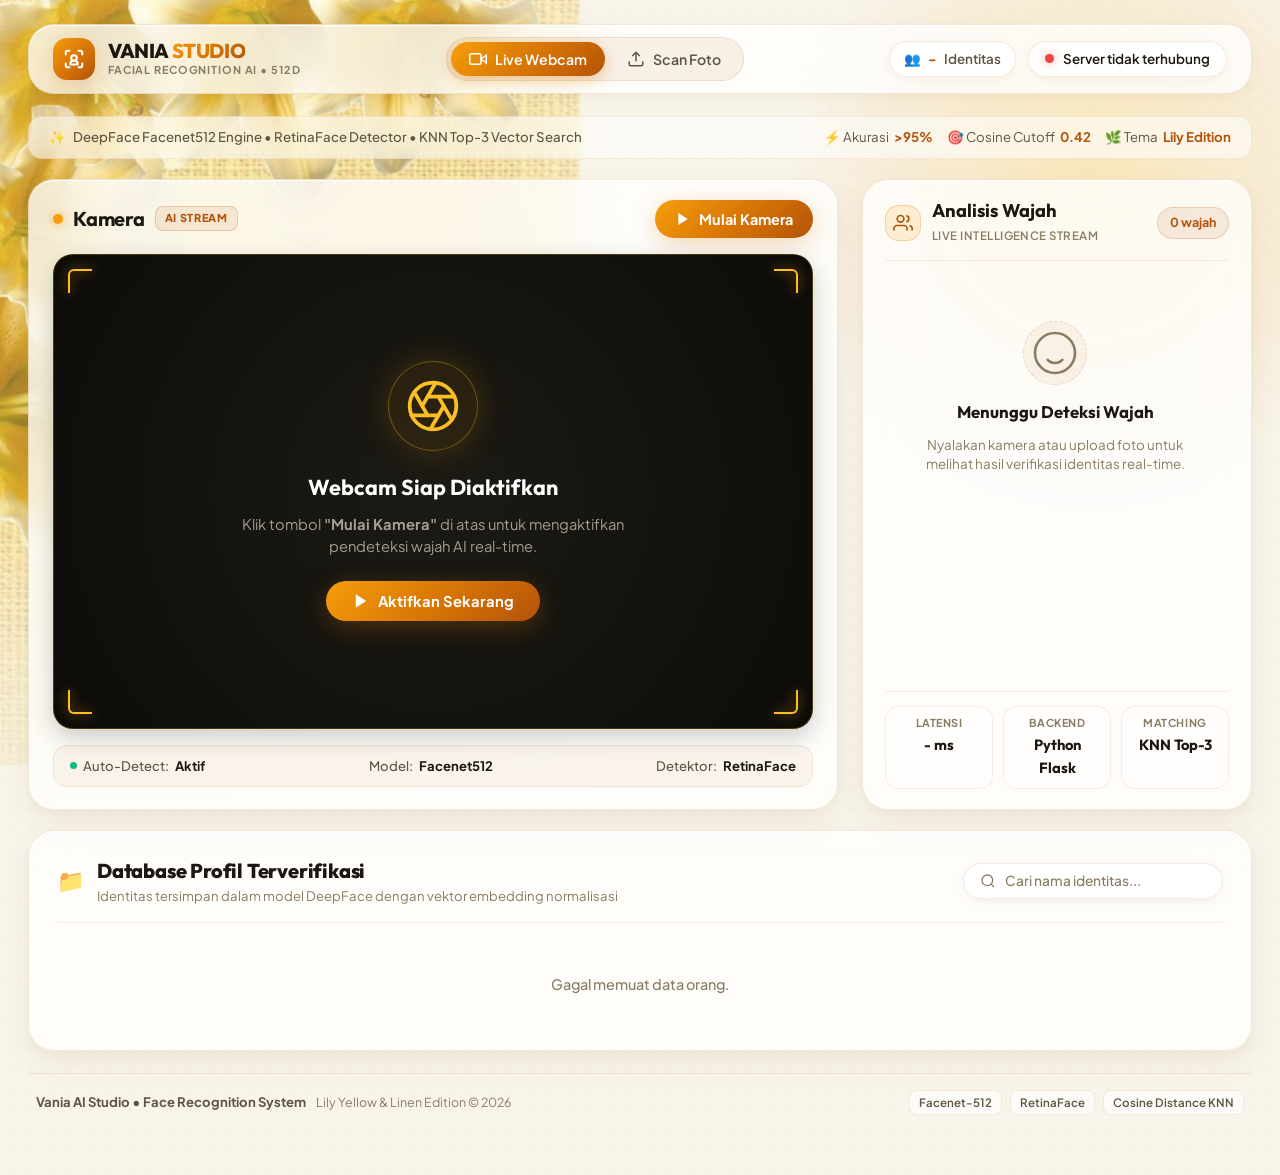
==== index.html @ 287d18b4 "Initial commit: Face Recognition System - Kesya Edition" ====
<!DOCTYPE html>
<html lang="id">
<head>
    <meta charset="UTF-8">
    <meta name="viewport" content="width=device-width, initial-scale=1.0">
    <meta name="description" content="Vania Vision AI Studio - Sistem Pengenalan Wajah Real-Time Berbasis DeepFace Facenet512 & RetinaFace">
    <title>Vania AI • Face Recognition Studio</title>
    <link rel="preconnect" href="https://fonts.googleapis.com">
    <link rel="preconnect" href="https://fonts.gstatic.com" crossorigin>
    <link href="https://fonts.googleapis.com/css2?family=Outfit:wght@400;500;600;700;800&family=Plus+Jakarta+Sans:wght@300;400;500;600;700;800&display=swap" rel="stylesheet">
    <link rel="stylesheet" href="style.css?v=3.0">
</head>
<body>
    <!-- Decorative Warm Lily Artwork & Ambient Glow -->
    <div class="lily-bg-art" aria-hidden="true"></div>
    <div class="lily-glow-ambient" aria-hidden="true"></div>

    <!-- Animated Warm Golden Pollen / Petals -->
    <div class="bg-particles" id="particles"></div>

    <!-- Main Application Shell -->
    <div class="app-shell">
        
        <!-- Top Navigation Dock -->
        <header class="app-header" id="navbar">
            <div class="header-inner">
                <!-- Brand Identity -->
                <div class="header-brand">
                    <div class="brand-badge-icon">
                        <svg width="22" height="22" viewBox="0 0 24 24" fill="none" stroke="currentColor" stroke-width="2.2" stroke-linecap="round" stroke-linejoin="round">
                            <path d="M3 7V5a2 2 0 0 1 2-2h2"/>
                            <path d="M17 3h2a2 2 0 0 1 2 2v2"/>
                            <path d="M21 17v2a2 2 0 0 1-2 2h-2"/>
                            <path d="M7 21H5a2 2 0 0 1-2-2v-2"/>
                            <circle cx="12" cy="11" r="3"/>
                            <path d="M12 14c-2.5 0-4 1.5-4 3v1h8v-1c0-1.5-1.5-3-4-3z"/>
                        </svg>
                    </div>
                    <div class="brand-titles">
                        <div class="brand-main">VANIA <span class="brand-accent">STUDIO</span></div>
                        <div class="brand-sub">FACIAL RECOGNITION AI • 512D</div>
                    </div>
                </div>

                <!-- Center Mode Segmented Control -->
                <div class="mode-segmented-control" role="tablist">
                    <button class="mode-tab-btn active" id="btnWebcam" onclick="switchMode('webcam')" role="tab" aria-selected="true">
                        <svg width="18" height="18" viewBox="0 0 24 24" fill="none" stroke="currentColor" stroke-width="2">
                            <path d="M23 7l-7 5 7 5V7z"/>
                            <rect x="1" y="5" width="15" height="14" rx="2" ry="2"/>
                        </svg>
                        <span>Live Webcam</span>
                    </button>
                    <button class="mode-tab-btn" id="btnUpload" onclick="switchMode('upload')" role="tab" aria-selected="false">
                        <svg width="18" height="18" viewBox="0 0 24 24" fill="none" stroke="currentColor" stroke-width="2">
                            <path d="M21 15v4a2 2 0 0 1-2 2H5a2 2 0 0 1-2-2v-4"/>
                            <polyline points="17 8 12 3 7 8"/>
                            <line x1="12" y1="3" x2="12" y2="15"/>
                        </svg>
                        <span>Scan Foto</span>
                    </button>
                </div>

                <!-- Right System Status & Quick Telemetry -->
                <div class="header-actions">
                    <div class="vault-pill" title="Jumlah profil wajah terdaftar dalam model AI">
                        <span class="vault-icon">👥</span>
                        <span class="vault-count" id="statPersons">-</span>
                        <span class="vault-label">Identitas</span>
                    </div>

                    <div class="server-status-pill" id="navStatus" title="Status Server Backend (Klik untuk konfigurasi URL)" onclick="configureServerUrl()">
                        <span class="status-dot offline"></span>
                        <span class="status-text">Menghubungkan...</span>
                    </div>
                </div>
            </div>
        </header>

        <!-- Studio Cockpit Workspace -->
        <main class="studio-workspace">
            
            <!-- Quick Feature Overview Strip -->
            <section class="studio-subbar">
                <div class="subbar-tag">
                    <span class="tag-sparkle">✨</span>
                    <span>DeepFace Facenet512 Engine &bull; RetinaFace Detector &bull; KNN Top-3 Vector Search</span>
                </div>
                <div class="subbar-metrics">
                    <span class="metric-chip">⚡ Akurasi <strong>&gt;95%</strong></span>
                    <span class="metric-chip">🎯 Cosine Cutoff <strong>0.42</strong></span>
                    <span class="metric-chip">🌿 Tema <strong>Lily Edition</strong></span>
                </div>
            </section>

            <!-- Grid: Left Viewport + Right Inspector -->
            <div class="studio-grid">
                
                <!-- Viewport Column (Camera / Upload) -->
                <section class="viewport-card">
                    <!-- Viewport Top Bar -->
                    <div class="viewport-header">
                        <div class="viewport-title-group">
                            <span class="view-indicator-pulse"></span>
                            <h2 class="viewport-title" id="panelTitle">Kamera</h2>
                            <span class="view-badge">AI STREAM</span>
                        </div>
                        
                        <div class="viewport-controls" id="webcamControls">
                            <button class="btn-action-primary" id="btnStartCam" onclick="startWebcam()">
                                <svg width="16" height="16" viewBox="0 0 24 24" fill="currentColor">
                                    <polygon points="5 3 19 12 5 21 5 3"/>
                                </svg>
                                <span>Mulai Kamera</span>
                            </button>
                            <button class="btn-action-danger hidden" id="btnStopCam" onclick="stopWebcam()">
                                <svg width="16" height="16" viewBox="0 0 24 24" fill="currentColor">
                                    <rect x="6" y="6" width="12" height="12" rx="2"/>
                                </svg>
                                <span>Hentikan</span>
                            </button>
                        </div>
                    </div>

                    <!-- Video Viewport Frame with Cyber Reticles -->
                    <div class="viewport-canvas-container" id="videoContainer">
                        
                        <!-- High-Tech Corner Reticles -->
                        <div class="corner-reticle top-left"></div>
                        <div class="corner-reticle top-right"></div>
                        <div class="corner-reticle bottom-left"></div>
                        <div class="corner-reticle bottom-right"></div>

                        <!-- Webcam View -->
                        <div class="webcam-wrapper" id="webcamWrapper">
                            <video id="webcamVideo" autoplay playsinline muted></video>
                            <canvas id="overlayCanvas"></canvas>
                            <div class="scan-line" id="scanLine"></div>
                            
                            <!-- Idle Placeholder -->
                            <div class="video-placeholder" id="videoPlaceholder">
                                <div class="placeholder-aperture">
                                    <svg width="56" height="56" viewBox="0 0 24 24" fill="none" stroke="currentColor" stroke-width="1.6" stroke-linecap="round" stroke-linejoin="round">
                                        <circle cx="12" cy="12" r="10"/>
                                        <line x1="14.31" y1="8" x2="20.05" y2="17.94"/>
                                        <line x1="9.69" y1="8" x2="21.17" y2="8"/>
                                        <line x1="7.38" y1="12" x2="13.12" y2="2.06"/>
                                        <line x1="9.69" y1="16" x2="3.95" y2="6.06"/>
                                        <line x1="14.31" y1="16" x2="2.83" y2="16"/>
                                        <line x1="16.62" y1="12" x2="10.88" y2="21.94"/>
                                    </svg>
                                </div>
                                <h3 class="placeholder-heading">Webcam Siap Diaktifkan</h3>
                                <p class="placeholder-desc">Klik tombol <strong>"Mulai Kamera"</strong> di atas untuk mengaktifkan pendeteksi wajah AI real-time.</p>
                                <button class="btn-placeholder-launch" onclick="startWebcam()">
                                    <svg width="18" height="18" viewBox="0 0 24 24" fill="currentColor">
                                        <polygon points="5 3 19 12 5 21 5 3"/>
                                    </svg>
                                    <span>Aktifkan Sekarang</span>
                                </button>
                            </div>
                        </div>

                        <!-- Upload Photo View -->
                        <div class="upload-wrapper hidden" id="uploadWrapper">
                            <div class="upload-dropzone" id="uploadZone" onclick="document.getElementById('fileInput').click()">
                                <input type="file" id="fileInput" accept="image/*" onchange="handleFileUpload(event)" hidden>
                                <div class="dropzone-circle">
                                    <svg width="42" height="42" viewBox="0 0 24 24" fill="none" stroke="currentColor" stroke-width="1.8" stroke-linecap="round" stroke-linejoin="round">
                                        <path d="M21 15v4a2 2 0 0 1-2 2H5a2 2 0 0 1-2-2v-4"/>
                                        <polyline points="17 8 12 3 7 8"/>
                                        <line x1="12" y1="3" x2="12" y2="15"/>
                                    </svg>
                                </div>
                                <h3 class="dropzone-title">Tarik & Letakkan Foto Wajah</h3>
                                <p class="dropzone-subtitle">atau klik untuk memilih file dari komputer</p>
                                <span class="dropzone-pill">JPG, PNG, WEBP &bull; Maks 10 MB</span>
                            </div>
                            
                            <div class="uploaded-preview hidden" id="uploadedPreview">
                                <img id="uploadedImage" src="" alt="Uploaded Face">
                                <canvas id="uploadOverlayCanvas"></canvas>
                                <button class="btn-preview-close" onclick="removeUpload()" title="Hapus foto">&times;</button>
                            </div>
                        </div>
                    </div>

                    <!-- Viewport Footer HUD Bar -->
                    <div class="viewport-hud-footer">
                        <div class="hud-item">
                            <span class="hud-dot"></span>
                            <span class="hud-label">Auto-Detect:</span>
                            <span class="hud-val">Aktif</span>
                        </div>
                        <div class="hud-item">
                            <span class="hud-label">Model:</span>
                            <span class="hud-val">Facenet512</span>
                        </div>
                        <div class="hud-item">
                            <span class="hud-label">Detektor:</span>
                            <span class="hud-val">RetinaFace</span>
                        </div>
                    </div>
                </section>

                <!-- Inspector / Intelligence Stream Column -->
                <aside class="inspector-card">
                    <div class="inspector-header">
                        <div class="inspector-title-group">
                            <div class="inspector-icon">
                                <svg width="20" height="20" viewBox="0 0 24 24" fill="none" stroke="currentColor" stroke-width="2">
                                    <path d="M17 21v-2a4 4 0 0 0-4-4H5a4 4 0 0 0-4 4v2"/>
                                    <circle cx="9" cy="7" r="4"/>
                                    <path d="M23 21v-2a4 4 0 0 0-3-3.87"/>
                                    <path d="M16 3.13a4 4 0 0 1 0 7.75"/>
                                </svg>
                            </div>
                            <div>
                                <h2 class="inspector-title">Analisis Wajah</h2>
                                <span class="inspector-subtitle">Live Intelligence Stream</span>
                            </div>
                        </div>
                        <div class="face-count-badge" id="faceCount">0 wajah</div>
                    </div>

                    <!-- Processing Scan Indicator -->
                    <div class="processing-strip hidden" id="processingIndicator">
                        <div class="processing-spinner"></div>
                        <span>Mengekstrak embedding 512D & mencocokkan...</span>
                    </div>

                    <!-- Results List Feed -->
                    <div class="results-container" id="resultsList">
                        <div class="empty-state" id="emptyState">
                            <div class="empty-reticle">
                                <svg width="48" height="48" viewBox="0 0 24 24" fill="none" stroke="currentColor" stroke-width="1.3">
                                    <circle cx="12" cy="12" r="10"/>
                                    <path d="M8 15s1.5 2 4 2 4-2 4-2"/>
                                    <line x1="9" y1="9" x2="9.01" y2="9"/>
                                    <line x1="15" y1="9" x2="15.01" y2="9"/>
                                </svg>
                            </div>
                            <h4 class="empty-title">Menunggu Deteksi Wajah</h4>
                            <p class="empty-desc">Nyalakan kamera atau upload foto untuk melihat hasil verifikasi identitas real-time.</p>
                        </div>
                    </div>

                    <!-- Performance Telemetry Dock -->
                    <div class="telemetry-dock" id="perfStats">
                        <div class="telemetry-metric">
                            <span class="telemetry-label">Latensi</span>
                            <span class="telemetry-value" id="perfTime">- ms</span>
                        </div>
                        <div class="telemetry-metric">
                            <span class="telemetry-label">Backend</span>
                            <span class="telemetry-value">Python Flask</span>
                        </div>
                        <div class="telemetry-metric">
                            <span class="telemetry-label">Matching</span>
                            <span class="telemetry-value">KNN Top-3</span>
                        </div>
                    </div>
                </aside>

            </div>

            <!-- Identity Vault Section (Daftar Orang Terdaftar) -->
            <section class="vault-section">
                <div class="vault-header-row">
                    <div class="vault-title-group">
                        <div class="vault-badge-icon">📁</div>
                        <div>
                            <h3 class="vault-title">Database Profil Terverifikasi</h3>
                            <p class="vault-subtitle">Identitas tersimpan dalam model DeepFace dengan vektor embedding normalisasi</p>
                        </div>
                    </div>
                    
                    <!-- Search Input for Filter -->
                    <div class="vault-search-box">
                        <svg width="18" height="18" viewBox="0 0 24 24" fill="none" stroke="currentColor" stroke-width="2">
                            <circle cx="11" cy="11" r="8"/>
                            <line x1="21" y1="21" x2="16.65" y2="16.65"/>
                        </svg>
                        <input type="text" id="vaultSearchInput" placeholder="Cari nama identitas..." oninput="filterPersonsList(this.value)">
                    </div>
                </div>

                <div class="vault-grid" id="personsGrid">
                    <div class="loading-state">Memuat database identitas...</div>
                </div>
            </section>

        </main>

        <!-- Studio Footer -->
        <footer class="app-footer">
            <div class="footer-inner">
                <div class="footer-left">
                    <span class="footer-brand">Vania AI Studio &bull; Face Recognition System</span>
                    <span class="footer-edition">Lily Yellow & Linen Edition &copy; 2026</span>
                </div>
                <div class="footer-right">
                    <span class="tech-tag">Facenet-512</span>
                    <span class="tech-tag">RetinaFace</span>
                    <span class="tech-tag">Cosine Distance KNN</span>
                </div>
            </div>
        </footer>

    </div>

    <script src="app.js?v=3.0"></script>
</body>
</html>
---- style.css ----
/* ==========================================================
   VANIA VISION AI STUDIO - BESPOKE STYLESHEET
   Aesthetics: Neo-Luxury Glassmorphism & Cyber-Linen Warm Gold
   Fonts: Outfit (Headings/Brand) & Plus Jakarta Sans (UI/Body)
   ========================================================== */

:root {
    /* Warm Golden & Lily Yellow Palette */
    --gold-50: #fffdf5;
    --gold-100: #fef9c3;
    --gold-200: #fef08a;
    --gold-300: #fde047;
    --gold-400: #facc15;
    --gold-500: #eab308;
    --gold-600: #ca8a04;
    --gold-700: #a16207;
    --gold-800: #854d0e;
    --gold-900: #713f12;

    /* Amber Accent Palette */
    --amber-400: #fbbf24;
    --amber-500: #f59e0b;
    --amber-600: #d97706;
    --amber-700: #b45309;

    /* Emerald Verification Palette */
    --emerald-400: #34d399;
    --emerald-500: #10b981;
    --emerald-600: #059669;

    /* Surface & Linen Palette */
    --bg-canvas: #f8f4ea;
    --bg-glass: rgba(255, 255, 255, 0.76);
    --bg-glass-hover: rgba(255, 255, 255, 0.92);
    --bg-glass-strong: rgba(255, 255, 255, 0.88);
    --bg-obsidian: #0d0c09;
    --bg-obsidian-card: #161410;

    /* Text Colors (Warm Sepia & Espresso) */
    --text-main: #1c1811;
    --text-muted: #5e5443;
    --text-light: #8a7c64;
    --text-gold: #b45309;

    /* Gradients */
    --grad-gold-luxury: linear-gradient(135deg, #f59e0b 0%, #d97706 50%, #b45309 100%);
    --grad-gold-bright: linear-gradient(135deg, #facc15 0%, #f59e0b 100%);
    --grad-gold-subtle: linear-gradient(135deg, rgba(250, 204, 21, 0.15), rgba(245, 158, 11, 0.05));
    --grad-emerald: linear-gradient(135deg, #10b981 0%, #059669 100%);

    /* Borders & Glass Rings */
    --border-glass: rgba(180, 83, 9, 0.13);
    --border-glass-gold: rgba(217, 119, 6, 0.32);
    --border-glass-glow: rgba(245, 158, 11, 0.6);
    --border-inner-light: inset 0 1px 1px rgba(255, 255, 255, 0.9);

    /* Shadows */
    --shadow-soft: 0 4px 16px -2px rgba(133, 77, 14, 0.06), 0 2px 6px rgba(0,0,0,0.02);
    --shadow-card: 0 12px 32px -4px rgba(133, 77, 14, 0.09), 0 4px 12px rgba(0,0,0,0.03);
    --shadow-card-hover: 0 20px 42px -6px rgba(133, 77, 14, 0.14), 0 6px 16px rgba(0,0,0,0.05);
    --shadow-gold-glow: 0 6px 24px rgba(217, 119, 6, 0.28);
    --shadow-emerald-glow: 0 6px 24px rgba(16, 185, 129, 0.28);

    /* Radii */
    --rad-sm: 8px;
    --rad-md: 14px;
    --rad-lg: 20px;
    --rad-xl: 26px;
    --rad-full: 9999px;

    /* Transitions */
    --tr-fast: 160ms cubic-bezier(0.4, 0, 0.2, 1);
    --tr-base: 260ms cubic-bezier(0.4, 0, 0.2, 1);
    --tr-spring: 400ms cubic-bezier(0.34, 1.56, 0.64, 1);
}

/* ─── Reset & Base ─── */
*, *::before, *::after {
    margin: 0;
    padding: 0;
    box-sizing: border-box;
}

html {
    scroll-behavior: smooth;
    -webkit-font-smoothing: antialiased;
    -moz-osx-font-smoothing: grayscale;
}

body {
    font-family: 'Plus Jakarta Sans', -apple-system, BlinkMacSystemFont, sans-serif;
    background-color: var(--bg-canvas);
    /* Woven linen micro texture */
    background-image: 
        radial-gradient(rgba(180, 83, 9, 0.065) 1px, transparent 0),
        radial-gradient(rgba(180, 83, 9, 0.035) 1px, var(--bg-canvas) 0);
    background-size: 20px 20px;
    background-position: 0 0, 10px 10px;
    color: var(--text-main);
    min-height: 100vh;
    overflow-x: hidden;
    line-height: 1.55;
    position: relative;
}

/* ─── Ambient Lily Artwork & Backdrop Glow ─── */
.lily-bg-art {
    position: fixed;
    top: 0;
    left: 0;
    width: 580px;
    height: 820px;
    max-width: 60vw;
    max-height: 85vh;
    background: url('theme-lily.jpg') no-repeat top left;
    background-size: cover;
    pointer-events: none;
    z-index: 0;
    opacity: 0.82;
    mask-image: radial-gradient(circle at 18% 18%, black 46%, rgba(0,0,0,0.4) 70%, transparent 100%);
    -webkit-mask-image: radial-gradient(circle at 18% 18%, black 46%, rgba(0,0,0,0.4) 70%, transparent 100%);
    transition: opacity var(--tr-base);
}

.lily-glow-ambient {
    position: fixed;
    top: -120px;
    right: -120px;
    width: 620px;
    height: 620px;
    background: radial-gradient(circle, rgba(251, 191, 36, 0.24) 0%, rgba(245, 158, 11, 0.09) 45%, transparent 70%);
    pointer-events: none;
    z-index: 0;
    border-radius: 50%;
}

/* ─── Golden Pollen Particles ─── */
.bg-particles {
    position: fixed;
    top: 0;
    left: 0;
    width: 100%;
    height: 100%;
    pointer-events: none;
    z-index: 1;
    overflow: hidden;
}

.particle {
    position: absolute;
    width: 4px;
    height: 4px;
    background: var(--amber-400);
    border-radius: 50%;
    box-shadow: 0 0 10px rgba(245, 158, 11, 0.65);
    opacity: 0;
    animation: pollenFloat 9s infinite ease-in-out;
}

@keyframes pollenFloat {
    0% {
        transform: translateY(105vh) translateX(0) scale(0.6);
        opacity: 0;
    }
    15% {
        opacity: 0.85;
    }
    85% {
        opacity: 0.85;
    }
    100% {
        transform: translateY(-5vh) translateX(35px) scale(1.1);
        opacity: 0;
    }
}

/* ─── App Shell ─── */
.app-shell {
    position: relative;
    z-index: 2;
    max-width: 1380px;
    margin: 0 auto;
    padding: 24px 28px 60px;
    display: flex;
    flex-direction: column;
    gap: 22px;
}

/* ─── Header Navigation Dock ─── */
.app-header {
    background: var(--bg-glass);
    backdrop-filter: blur(24px);
    -webkit-backdrop-filter: blur(24px);
    border: 1px solid var(--border-glass);
    box-shadow: var(--shadow-soft), var(--border-inner-light);
    border-radius: var(--rad-xl);
    padding: 12px 24px;
    transition: all var(--tr-base);
}

.header-inner {
    display: flex;
    align-items: center;
    justify-content: space-between;
    gap: 20px;
}

/* Brand Identity */
.header-brand {
    display: flex;
    align-items: center;
    gap: 13px;
    text-decoration: none;
    color: inherit;
}

.brand-badge-icon {
    width: 42px;
    height: 42px;
    background: var(--grad-gold-luxury);
    border-radius: var(--rad-md);
    display: flex;
    align-items: center;
    justify-content: center;
    color: #ffffff;
    box-shadow: var(--shadow-gold-glow);
    flex-shrink: 0;
    transition: transform var(--tr-spring);
}

.header-brand:hover .brand-badge-icon {
    transform: rotate(6deg) scale(1.05);
}

.brand-titles {
    display: flex;
    flex-direction: column;
}

.brand-main {
    font-family: 'Outfit', sans-serif;
    font-size: 1.25rem;
    font-weight: 800;
    letter-spacing: -0.02em;
    color: var(--text-main);
    line-height: 1.15;
}

.brand-accent {
    background: var(--grad-gold-luxury);
    -webkit-background-clip: text;
    -webkit-text-fill-color: transparent;
}

.brand-sub {
    font-size: 0.68rem;
    font-weight: 700;
    letter-spacing: 0.08em;
    color: var(--text-light);
    text-transform: uppercase;
}

/* Mode Segmented Control */
.mode-segmented-control {
    display: flex;
    align-items: center;
    background: rgba(180, 83, 9, 0.08);
    border: 1px solid rgba(180, 83, 9, 0.12);
    border-radius: var(--rad-full);
    padding: 4px;
    gap: 4px;
}

.mode-tab-btn {
    display: inline-flex;
    align-items: center;
    gap: 8px;
    padding: 8px 18px;
    border: none;
    border-radius: var(--rad-full);
    background: transparent;
    color: var(--text-muted);
    font-family: inherit;
    font-size: 0.88rem;
    font-weight: 600;
    cursor: pointer;
    transition: all var(--tr-base);
}

.mode-tab-btn:hover {
    color: var(--text-main);
    background: rgba(255, 255, 255, 0.5);
}

.mode-tab-btn.active {
    background: var(--grad-gold-luxury);
    color: #ffffff;
    box-shadow: 0 4px 14px rgba(217, 119, 6, 0.35);
}

.mode-tab-btn svg {
    flex-shrink: 0;
}

/* Header Actions / Telemetry */
.header-actions {
    display: flex;
    align-items: center;
    gap: 12px;
}

.vault-pill {
    display: inline-flex;
    align-items: center;
    gap: 7px;
    padding: 7px 14px;
    background: rgba(255, 255, 255, 0.85);
    border: 1px solid var(--border-glass);
    border-radius: var(--rad-full);
    font-size: 0.84rem;
    font-weight: 600;
    color: var(--text-muted);
    box-shadow: var(--shadow-soft);
}

.vault-count {
    color: var(--amber-700);
    font-weight: 800;
}

.server-status-pill {
    display: inline-flex;
    align-items: center;
    gap: 9px;
    padding: 7px 16px;
    background: rgba(255, 255, 255, 0.9);
    border: 1px solid var(--border-glass);
    border-radius: var(--rad-full);
    font-size: 0.84rem;
    font-weight: 600;
    color: var(--text-main);
    cursor: pointer;
    box-shadow: var(--shadow-soft);
    transition: all var(--tr-fast);
}

.server-status-pill:hover {
    border-color: var(--amber-500);
    transform: translateY(-1px);
    box-shadow: var(--shadow-card);
}

.status-dot {
    width: 9px;
    height: 9px;
    border-radius: 50%;
    flex-shrink: 0;
    position: relative;
}

.status-dot.online {
    background: var(--emerald-500);
    box-shadow: 0 0 10px rgba(16, 185, 129, 0.7);
}

.status-dot.online::after {
    content: '';
    position: absolute;
    inset: -3px;
    border-radius: 50%;
    border: 2px solid rgba(16, 185, 129, 0.4);
    animation: pulseDot 2s infinite ease-out;
}

.status-dot.offline {
    background: #ef4444;
    box-shadow: 0 0 8px rgba(239, 68, 68, 0.5);
}

@keyframes pulseDot {
    0% { transform: scale(1); opacity: 1; }
    100% { transform: scale(2.2); opacity: 0; }
}

/* ─── Studio Cockpit Workspace ─── */
.studio-workspace {
    display: flex;
    flex-direction: column;
    gap: 20px;
}

/* Quick Feature Overview Subbar */
.studio-subbar {
    display: flex;
    align-items: center;
    justify-content: space-between;
    flex-wrap: wrap;
    gap: 12px;
    padding: 10px 20px;
    background: rgba(255, 255, 255, 0.55);
    backdrop-filter: blur(14px);
    border: 1px solid rgba(180, 83, 9, 0.1);
    border-radius: var(--rad-md);
    font-size: 0.83rem;
    color: var(--text-muted);
}

.subbar-tag {
    display: flex;
    align-items: center;
    gap: 7px;
    font-weight: 500;
}

.subbar-metrics {
    display: flex;
    align-items: center;
    gap: 14px;
}

.metric-chip {
    display: inline-flex;
    align-items: center;
    gap: 5px;
}

.metric-chip strong {
    color: var(--text-gold);
}

/* ─── Studio Grid (Viewport + Inspector) ─── */
.studio-grid {
    display: grid;
    grid-template-columns: minmax(0, 1fr) 390px;
    gap: 24px;
    align-items: start;
}

/* ─── Viewport Column (Camera / Upload Card) ─── */
.viewport-card {
    background: var(--bg-glass);
    backdrop-filter: blur(24px);
    -webkit-backdrop-filter: blur(24px);
    border: 1px solid var(--border-glass);
    box-shadow: var(--shadow-card), var(--border-inner-light);
    border-radius: var(--rad-xl);
    padding: 20px 24px 22px;
    display: flex;
    flex-direction: column;
    gap: 16px;
    position: relative;
    overflow: hidden;
}

.viewport-header {
    display: flex;
    align-items: center;
    justify-content: space-between;
    gap: 16px;
}

.viewport-title-group {
    display: flex;
    align-items: center;
    gap: 10px;
}

.view-indicator-pulse {
    width: 10px;
    height: 10px;
    border-radius: 50%;
    background: var(--amber-500);
    box-shadow: 0 0 10px rgba(245, 158, 11, 0.7);
    animation: pulseDot 2.2s infinite;
}

.viewport-title {
    font-family: 'Outfit', sans-serif;
    font-size: 1.25rem;
    font-weight: 700;
    color: var(--text-main);
    letter-spacing: -0.01em;
}

.view-badge {
    padding: 3px 9px;
    background: rgba(180, 83, 9, 0.1);
    border: 1px solid rgba(180, 83, 9, 0.2);
    border-radius: var(--rad-sm);
    font-size: 0.68rem;
    font-weight: 800;
    letter-spacing: 0.06em;
    color: var(--amber-700);
}

.viewport-controls {
    display: flex;
    align-items: center;
    gap: 10px;
}

/* Primary Action Buttons */
.btn-action-primary {
    display: inline-flex;
    align-items: center;
    gap: 8px;
    padding: 10px 20px;
    background: var(--grad-gold-luxury);
    color: #ffffff;
    border: none;
    border-radius: var(--rad-full);
    font-family: inherit;
    font-size: 0.9rem;
    font-weight: 700;
    cursor: pointer;
    box-shadow: var(--shadow-gold-glow);
    transition: all var(--tr-base);
}

.btn-action-primary:hover {
    transform: translateY(-2px);
    box-shadow: 0 8px 26px rgba(217, 119, 6, 0.38);
    filter: brightness(1.05);
}

.btn-action-primary:active {
    transform: translateY(0);
}

.btn-action-danger {
    display: inline-flex;
    align-items: center;
    gap: 8px;
    padding: 10px 20px;
    background: linear-gradient(135deg, #ef4444 0%, #dc2626 100%);
    color: #ffffff;
    border: none;
    border-radius: var(--rad-full);
    font-family: inherit;
    font-size: 0.9rem;
    font-weight: 700;
    cursor: pointer;
    box-shadow: 0 6px 20px rgba(220, 38, 38, 0.3);
    transition: all var(--tr-base);
}

.btn-action-danger:hover {
    transform: translateY(-2px);
    box-shadow: 0 8px 26px rgba(220, 38, 38, 0.42);
}

/* ─── Video Viewport Container & Cyber Reticles ─── */
.viewport-canvas-container {
    position: relative;
    width: 100%;
    aspect-ratio: 16 / 10;
    min-height: 400px;
    background: var(--bg-obsidian);
    border-radius: var(--rad-lg);
    overflow: hidden;
    box-shadow: inset 0 0 40px rgba(0, 0, 0, 0.8), 0 8px 24px rgba(0, 0, 0, 0.2);
    border: 1px solid rgba(250, 204, 21, 0.25);
}

/* Corner Reticles */
.corner-reticle {
    position: absolute;
    width: 24px;
    height: 24px;
    pointer-events: none;
    z-index: 10;
    border-color: var(--amber-400);
    border-style: solid;
    filter: drop-shadow(0 0 6px rgba(245, 158, 11, 0.8));
}

.corner-reticle.top-left {
    top: 14px;
    left: 14px;
    border-width: 2.5px 0 0 2.5px;
    border-top-left-radius: 6px;
}

.corner-reticle.top-right {
    top: 14px;
    right: 14px;
    border-width: 2.5px 2.5px 0 0;
    border-top-right-radius: 6px;
}

.corner-reticle.bottom-left {
    bottom: 14px;
    left: 14px;
    border-width: 0 0 2.5px 2.5px;
    border-bottom-left-radius: 6px;
}

.corner-reticle.bottom-right {
    bottom: 14px;
    right: 14px;
    border-width: 0 2.5px 2.5px 0;
    border-bottom-right-radius: 6px;
}

/* Webcam Wrapper */
.webcam-wrapper {
    position: relative;
    width: 100%;
    height: 100%;
    display: flex;
    align-items: center;
    justify-content: center;
}

#webcamVideo {
    width: 100%;
    height: 100%;
    object-fit: cover;
    transform: scaleX(-1);
    display: block;
}

#overlayCanvas {
    position: absolute;
    top: 0;
    left: 0;
    width: 100%;
    height: 100%;
    pointer-events: none;
    z-index: 5;
}

/* Scanning Line with Golden Glow */
.scan-line {
    position: absolute;
    top: 0;
    left: 0;
    width: 100%;
    height: 3px;
    background: linear-gradient(90deg, transparent 0%, rgba(250, 204, 21, 0.4) 15%, #facc15 50%, rgba(250, 204, 21, 0.4) 85%, transparent 100%);
    box-shadow: 0 0 16px rgba(250, 204, 21, 0.9), 0 0 32px rgba(245, 158, 11, 0.6);
    pointer-events: none;
    z-index: 6;
    opacity: 0;
}

.scan-line.active {
    opacity: 1;
    animation: scanSweep 2.8s cubic-bezier(0.4, 0, 0.2, 1) infinite alternate;
}

@keyframes scanSweep {
    0% { top: 4%; }
    100% { top: 96%; }
}

/* Video Placeholder / Idle State */
.video-placeholder {
    position: absolute;
    inset: 0;
    display: flex;
    flex-direction: column;
    align-items: center;
    justify-content: center;
    padding: 32px;
    text-align: center;
    background: radial-gradient(circle at center, #1c1a14 0%, #0d0c09 100%);
    z-index: 4;
    transition: opacity var(--tr-base);
}

.placeholder-aperture {
    width: 90px;
    height: 90px;
    background: rgba(245, 158, 11, 0.08);
    border: 1px solid rgba(250, 204, 21, 0.3);
    border-radius: 50%;
    display: flex;
    align-items: center;
    justify-content: center;
    color: var(--amber-400);
    margin-bottom: 20px;
    box-shadow: 0 0 32px rgba(245, 158, 11, 0.2);
    animation: pulseAperture 3.5s infinite ease-in-out;
}

@keyframes pulseAperture {
    0%, 100% { transform: scale(1); border-color: rgba(250, 204, 21, 0.3); }
    50% { transform: scale(1.06); border-color: rgba(250, 204, 21, 0.7); box-shadow: 0 0 45px rgba(245, 158, 11, 0.35); }
}

.placeholder-heading {
    font-family: 'Outfit', sans-serif;
    font-size: 1.35rem;
    font-weight: 700;
    color: #ffffff;
    margin-bottom: 8px;
}

.placeholder-desc {
    font-size: 0.92rem;
    color: #a39e93;
    max-width: 440px;
    margin-bottom: 24px;
    line-height: 1.5;
}

.btn-placeholder-launch {
    display: inline-flex;
    align-items: center;
    gap: 8px;
    padding: 11px 26px;
    background: var(--grad-gold-luxury);
    color: #ffffff;
    border: none;
    border-radius: var(--rad-full);
    font-family: inherit;
    font-size: 0.92rem;
    font-weight: 700;
    cursor: pointer;
    box-shadow: var(--shadow-gold-glow);
    transition: all var(--tr-base);
}

.btn-placeholder-launch:hover {
    transform: translateY(-2px);
    box-shadow: 0 8px 30px rgba(217, 119, 6, 0.45);
    filter: brightness(1.06);
}

/* Upload Mode Dropzone */
.upload-wrapper {
    position: relative;
    width: 100%;
    height: 100%;
    display: flex;
    align-items: center;
    justify-content: center;
    background: #11100d;
}

.upload-dropzone {
    width: 88%;
    height: 82%;
    border: 2px dashed rgba(245, 158, 11, 0.4);
    border-radius: var(--rad-lg);
    background: rgba(255, 255, 255, 0.02);
    display: flex;
    flex-direction: column;
    align-items: center;
    justify-content: center;
    padding: 30px;
    text-align: center;
    cursor: pointer;
    transition: all var(--tr-base);
}

.upload-dropzone:hover,
.upload-dropzone.drag-over {
    border-color: var(--amber-400);
    background: rgba(245, 158, 11, 0.06);
    transform: scale(1.01);
}

.dropzone-circle {
    width: 72px;
    height: 72px;
    border-radius: 50%;
    background: rgba(245, 158, 11, 0.12);
    border: 1px solid rgba(250, 204, 21, 0.35);
    display: flex;
    align-items: center;
    justify-content: center;
    color: var(--amber-400);
    margin-bottom: 16px;
}

.dropzone-title {
    font-family: 'Outfit', sans-serif;
    font-size: 1.25rem;
    font-weight: 700;
    color: #ffffff;
    margin-bottom: 6px;
}

.dropzone-subtitle {
    font-size: 0.88rem;
    color: #9d978a;
    margin-bottom: 16px;
}

.dropzone-pill {
    padding: 5px 14px;
    background: rgba(255, 255, 255, 0.06);
    border: 1px solid rgba(255, 255, 255, 0.12);
    border-radius: var(--rad-full);
    font-size: 0.76rem;
    font-weight: 600;
    color: #d1cbbe;
}

/* Uploaded Preview View */
.uploaded-preview {
    position: relative;
    width: 100%;
    height: 100%;
    display: flex;
    align-items: center;
    justify-content: center;
}

#uploadedImage {
    max-width: 100%;
    max-height: 100%;
    object-fit: contain;
    display: block;
}

#uploadOverlayCanvas {
    position: absolute;
    top: 0;
    left: 0;
    width: 100%;
    height: 100%;
    pointer-events: none;
    z-index: 5;
}

.btn-preview-close {
    position: absolute;
    top: 16px;
    right: 16px;
    width: 38px;
    height: 38px;
    background: rgba(0, 0, 0, 0.7);
    backdrop-filter: blur(8px);
    border: 1px solid rgba(255, 255, 255, 0.2);
    border-radius: 50%;
    color: #ffffff;
    font-size: 1.4rem;
    display: flex;
    align-items: center;
    justify-content: center;
    cursor: pointer;
    z-index: 12;
    transition: all var(--tr-fast);
}

.btn-preview-close:hover {
    background: #ef4444;
    border-color: #ef4444;
    transform: rotate(90deg);
}

/* Viewport HUD Footer */
.viewport-hud-footer {
    display: flex;
    align-items: center;
    justify-content: space-between;
    padding: 10px 16px;
    background: rgba(180, 83, 9, 0.05);
    border: 1px solid rgba(180, 83, 9, 0.1);
    border-radius: var(--rad-md);
    font-size: 0.82rem;
    color: var(--text-muted);
}

.hud-item {
    display: flex;
    align-items: center;
    gap: 6px;
}

.hud-dot {
    width: 7px;
    height: 7px;
    border-radius: 50%;
    background: var(--emerald-500);
}

.hud-label {
    font-weight: 500;
}

.hud-val {
    font-weight: 700;
    color: var(--text-main);
}

/* ─── Inspector / Intelligence Stream Column ─── */
.inspector-card {
    background: var(--bg-glass);
    backdrop-filter: blur(24px);
    -webkit-backdrop-filter: blur(24px);
    border: 1px solid var(--border-glass);
    box-shadow: var(--shadow-card), var(--border-inner-light);
    border-radius: var(--rad-xl);
    padding: 20px 22px;
    display: flex;
    flex-direction: column;
    gap: 16px;
    height: 100%;
}

.inspector-header {
    display: flex;
    align-items: center;
    justify-content: space-between;
    padding-bottom: 14px;
    border-bottom: 1px solid rgba(180, 83, 9, 0.1);
}

.inspector-title-group {
    display: flex;
    align-items: center;
    gap: 11px;
}

.inspector-icon {
    width: 36px;
    height: 36px;
    background: rgba(245, 158, 11, 0.14);
    border: 1px solid rgba(217, 119, 6, 0.25);
    border-radius: var(--rad-md);
    display: flex;
    align-items: center;
    justify-content: center;
    color: var(--amber-700);
}

.inspector-title {
    font-family: 'Outfit', sans-serif;
    font-size: 1.15rem;
    font-weight: 700;
    color: var(--text-main);
    line-height: 1.2;
}

.inspector-subtitle {
    font-size: 0.72rem;
    font-weight: 600;
    letter-spacing: 0.04em;
    color: var(--text-light);
    text-transform: uppercase;
}

.face-count-badge {
    padding: 5px 12px;
    background: rgba(180, 83, 9, 0.1);
    border: 1px solid rgba(180, 83, 9, 0.2);
    border-radius: var(--rad-full);
    font-size: 0.78rem;
    font-weight: 700;
    color: var(--amber-700);
}

/* Processing Strip */
.processing-strip {
    display: flex;
    align-items: center;
    gap: 10px;
    padding: 10px 14px;
    background: var(--grad-gold-subtle);
    border: 1px solid var(--border-glass-gold);
    border-radius: var(--rad-md);
    font-size: 0.8rem;
    font-weight: 600;
    color: var(--amber-800);
}

.processing-spinner {
    width: 16px;
    height: 16px;
    border: 2px solid rgba(217, 119, 6, 0.3);
    border-top-color: var(--amber-600);
    border-radius: 50%;
    animation: spin 0.8s linear infinite;
    flex-shrink: 0;
}

@keyframes spin {
    to { transform: rotate(360deg); }
}

/* Results Container */
.results-container {
    display: flex;
    flex-direction: column;
    gap: 12px;
    min-height: 240px;
    max-height: 380px;
    overflow-y: auto;
    padding-right: 4px;
}

.results-container::-webkit-scrollbar {
    width: 5px;
}

.results-container::-webkit-scrollbar-thumb {
    background: rgba(180, 83, 9, 0.2);
    border-radius: 4px;
}

/* Empty State */
.empty-state {
    display: flex;
    flex-direction: column;
    align-items: center;
    justify-content: center;
    text-align: center;
    padding: 40px 20px;
    gap: 10px;
    margin: auto 0;
}

.empty-reticle {
    width: 64px;
    height: 64px;
    border-radius: 50%;
    background: rgba(180, 83, 9, 0.06);
    border: 1px dashed rgba(180, 83, 9, 0.22);
    display: flex;
    align-items: center;
    justify-content: center;
    color: var(--text-light);
    margin-bottom: 4px;
}

.empty-title {
    font-family: 'Outfit', sans-serif;
    font-size: 1.05rem;
    font-weight: 700;
    color: var(--text-main);
}

.empty-desc {
    font-size: 0.84rem;
    color: var(--text-light);
    max-width: 280px;
    line-height: 1.45;
}

/* Face Card (Detected Item) */
.face-card {
    background: rgba(255, 255, 255, 0.92);
    border: 1px solid var(--border-glass);
    border-radius: var(--rad-md);
    padding: 14px 16px;
    display: grid;
    grid-template-columns: auto 1fr auto;
    grid-template-rows: auto auto;
    gap: 10px 14px;
    align-items: center;
    box-shadow: var(--shadow-soft);
    transition: all var(--tr-base);
    position: relative;
    overflow: hidden;
}

.face-card::before {
    content: '';
    position: absolute;
    left: 0;
    top: 0;
    bottom: 0;
    width: 4px;
}

.face-card.recognized {
    border-color: rgba(16, 185, 129, 0.35);
    background: linear-gradient(135deg, rgba(255, 255, 255, 0.95), rgba(240, 253, 244, 0.65));
}

.face-card.recognized::before {
    background: var(--grad-emerald);
}

.face-card.unknown {
    border-color: rgba(245, 158, 11, 0.35);
    background: linear-gradient(135deg, rgba(255, 255, 255, 0.95), rgba(254, 243, 199, 0.6));
}

.face-card.unknown::before {
    background: var(--grad-gold-luxury);
}

.face-avatar {
    width: 42px;
    height: 42px;
    border-radius: 50%;
    background: var(--grad-gold-luxury);
    color: #ffffff;
    display: flex;
    align-items: center;
    justify-content: center;
    font-family: 'Outfit', sans-serif;
    font-weight: 800;
    font-size: 0.95rem;
    box-shadow: 0 4px 12px rgba(217, 119, 6, 0.25);
    grid-row: 1;
    grid-column: 1;
}

.face-card.recognized .face-avatar {
    background: var(--grad-emerald);
    box-shadow: 0 4px 12px rgba(16, 185, 129, 0.25);
}

.face-info {
    grid-row: 1;
    grid-column: 2;
    display: flex;
    flex-direction: column;
}

.face-name {
    font-family: 'Outfit', sans-serif;
    font-size: 1.05rem;
    font-weight: 700;
    color: var(--text-main);
    line-height: 1.2;
}

.face-meta {
    display: flex;
    align-items: center;
    gap: 8px;
    margin-top: 3px;
    font-size: 0.78rem;
    font-weight: 600;
}

.face-confidence {
    color: var(--emerald-600);
    font-weight: 800;
}

.face-distance {
    color: var(--text-light);
    font-size: 0.74rem;
}

/* Confidence Bar */
.confidence-bar-container {
    grid-row: 2;
    grid-column: 1 / -1;
    width: 100%;
    height: 5px;
    background: rgba(16, 185, 129, 0.14);
    border-radius: var(--rad-full);
    overflow: hidden;
}

.confidence-bar {
    height: 100%;
    background: var(--grad-emerald);
    border-radius: var(--rad-full);
    transition: width 0.4s ease-out;
}

/* Telemetry Dock */
.telemetry-dock {
    display: grid;
    grid-template-columns: repeat(3, 1fr);
    gap: 10px;
    margin-top: auto;
    padding-top: 14px;
    border-top: 1px solid rgba(180, 83, 9, 0.1);
}

.telemetry-metric {
    background: rgba(255, 255, 255, 0.6);
    border: 1px solid rgba(180, 83, 9, 0.1);
    border-radius: var(--rad-md);
    padding: 8px 10px;
    display: flex;
    flex-direction: column;
    align-items: center;
    text-align: center;
}

.telemetry-label {
    font-size: 0.68rem;
    font-weight: 700;
    text-transform: uppercase;
    letter-spacing: 0.05em;
    color: var(--text-light);
}

.telemetry-value {
    font-family: 'Outfit', sans-serif;
    font-size: 0.92rem;
    font-weight: 700;
    color: var(--text-main);
    margin-top: 2px;
}

/* ─── Identity Vault Section (Daftar Orang Terdaftar) ─── */
.vault-section {
    background: var(--bg-glass);
    backdrop-filter: blur(24px);
    -webkit-backdrop-filter: blur(24px);
    border: 1px solid var(--border-glass);
    box-shadow: var(--shadow-card), var(--border-inner-light);
    border-radius: var(--rad-xl);
    padding: 24px 28px;
    display: flex;
    flex-direction: column;
    gap: 20px;
}

.vault-header-row {
    display: flex;
    align-items: center;
    justify-content: space-between;
    flex-wrap: wrap;
    gap: 16px;
    padding-bottom: 16px;
    border-bottom: 1px solid rgba(180, 83, 9, 0.1);
}

.vault-title-group {
    display: flex;
    align-items: center;
    gap: 12px;
}

.vault-badge-icon {
    font-size: 1.4rem;
}

.vault-title {
    font-family: 'Outfit', sans-serif;
    font-size: 1.25rem;
    font-weight: 800;
    color: var(--text-main);
    letter-spacing: -0.01em;
}

.vault-subtitle {
    font-size: 0.82rem;
    color: var(--text-light);
}

/* Vault Search Box */
.vault-search-box {
    display: flex;
    align-items: center;
    gap: 9px;
    padding: 8px 16px;
    background: rgba(255, 255, 255, 0.9);
    border: 1px solid var(--border-glass);
    border-radius: var(--rad-full);
    box-shadow: var(--shadow-soft);
    color: var(--text-light);
    transition: all var(--tr-fast);
    min-width: 260px;
}

.vault-search-box:focus-within {
    border-color: var(--amber-500);
    box-shadow: 0 0 0 3px rgba(245, 158, 11, 0.15);
    color: var(--amber-600);
}

.vault-search-box input {
    border: none;
    outline: none;
    background: transparent;
    font-family: inherit;
    font-size: 0.86rem;
    font-weight: 500;
    color: var(--text-main);
    width: 100%;
}

.vault-search-box input::placeholder {
    color: var(--text-light);
}

/* Vault Grid */
.vault-grid {
    display: grid;
    grid-template-columns: repeat(auto-fill, minmax(210px, 1fr));
    gap: 14px;
}

.person-chip {
    display: flex;
    align-items: center;
    gap: 12px;
    padding: 12px 14px;
    background: rgba(255, 255, 255, 0.88);
    border: 1px solid rgba(180, 83, 9, 0.1);
    border-radius: var(--rad-md);
    box-shadow: var(--shadow-soft);
    transition: all var(--tr-base);
    position: relative;
    cursor: default;
}

.person-chip:hover {
    transform: translateY(-2px);
    border-color: var(--amber-400);
    background: rgba(255, 255, 255, 0.98);
    box-shadow: var(--shadow-card-hover);
}

.person-avatar {
    width: 36px;
    height: 36px;
    border-radius: 50%;
    background: var(--grad-gold-luxury);
    color: #ffffff;
    display: flex;
    align-items: center;
    justify-content: center;
    font-family: 'Outfit', sans-serif;
    font-weight: 700;
    font-size: 0.84rem;
    box-shadow: 0 3px 10px rgba(217, 119, 6, 0.22);
    flex-shrink: 0;
}

.person-info-col {
    display: flex;
    flex-direction: column;
    overflow: hidden;
    flex: 1;
}

.person-name {
    font-weight: 700;
    font-size: 0.88rem;
    color: var(--text-main);
    white-space: nowrap;
    overflow: hidden;
    text-overflow: ellipsis;
}

.person-photos-tag {
    font-size: 0.72rem;
    font-weight: 600;
    color: var(--text-light);
}

.person-verified-icon {
    font-size: 0.75rem;
    color: var(--emerald-600);
    background: rgba(16, 185, 129, 0.12);
    width: 18px;
    height: 18px;
    border-radius: 50%;
    display: flex;
    align-items: center;
    justify-content: center;
    flex-shrink: 0;
}

.loading-state {
    grid-column: 1 / -1;
    text-align: center;
    padding: 30px;
    color: var(--text-light);
    font-size: 0.9rem;
    font-weight: 500;
}

/* ─── Studio Footer ─── */
.app-footer {
    padding: 16px 8px 0;
    border-top: 1px solid rgba(180, 83, 9, 0.1);
    color: var(--text-light);
    font-size: 0.82rem;
}

.footer-inner {
    display: flex;
    align-items: center;
    justify-content: space-between;
    flex-wrap: wrap;
    gap: 12px;
}

.footer-brand {
    font-weight: 700;
    color: var(--text-muted);
}

.footer-edition {
    margin-left: 8px;
    font-size: 0.78rem;
}

.footer-right {
    display: flex;
    align-items: center;
    gap: 8px;
}

.tech-tag {
    padding: 3px 9px;
    background: rgba(255, 255, 255, 0.6);
    border: 1px solid rgba(180, 83, 9, 0.1);
    border-radius: var(--rad-sm);
    font-size: 0.72rem;
    font-weight: 600;
    color: var(--text-muted);
}

/* ─── Responsive Adjustments ─── */
@media (max-width: 1040px) {
    .studio-grid {
        grid-template-columns: 1fr;
    }

    .app-header {
        padding: 14px 20px;
    }

    .header-inner {
        flex-wrap: wrap;
    }

    .mode-segmented-control {
        order: 3;
        width: 100%;
        justify-content: center;
    }
}

@media (max-width: 680px) {
    .app-shell {
        padding: 14px 14px 40px;
        gap: 16px;
    }

    .header-actions .vault-pill {
        display: none;
    }

    .viewport-canvas-container {
        aspect-ratio: 4 / 3;
        min-height: 280px;
    }

    .vault-grid {
        grid-template-columns: 1fr;
    }

    .vault-search-box {
        width: 100%;
    }
}

/* ─── Utility ─── */
.hidden {
    display: none !important;
}
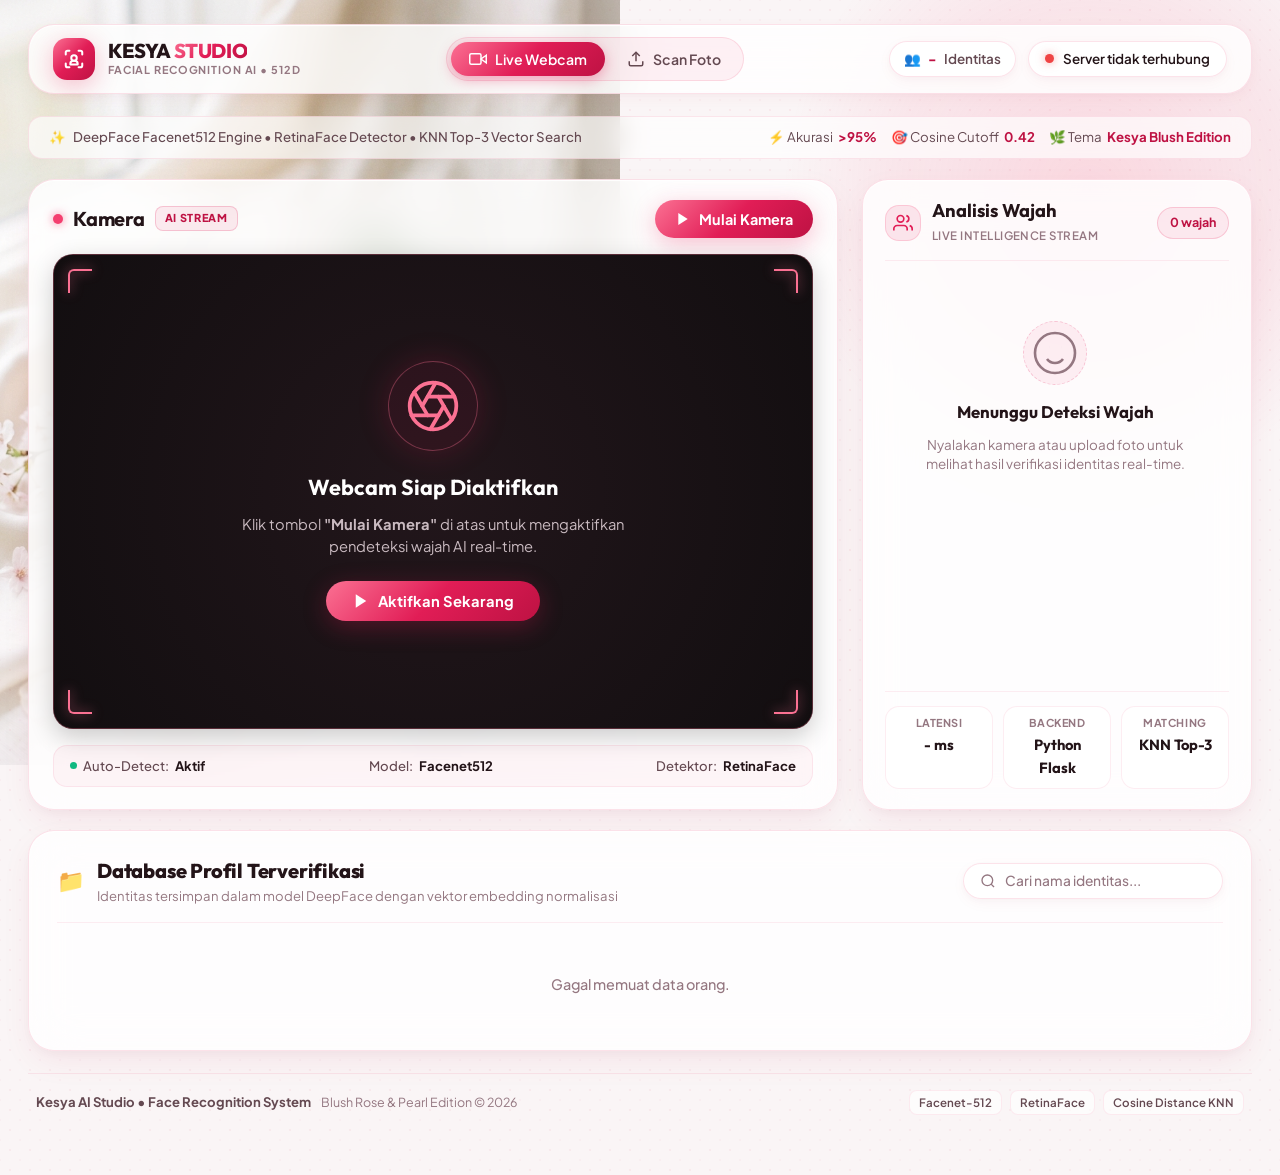
==== commit 6daabc2c: "Apply Soft Blush Rose & Pearl White theme for Kesya Edition" ====
--- a/index.html
+++ b/index.html
@@ -3,8 +3,8 @@
 <head>
     <meta charset="UTF-8">
     <meta name="viewport" content="width=device-width, initial-scale=1.0">
-    <meta name="description" content="Vania Vision AI Studio - Sistem Pengenalan Wajah Real-Time Berbasis DeepFace Facenet512 & RetinaFace">
-    <title>Vania AI • Face Recognition Studio</title>
+    <meta name="description" content="Kesya Vision AI Studio - Sistem Pengenalan Wajah Real-Time Berbasis DeepFace Facenet512 & RetinaFace">
+    <title>Kesya AI • Face Recognition Studio</title>
     <link rel="preconnect" href="https://fonts.googleapis.com">
     <link rel="preconnect" href="https://fonts.gstatic.com" crossorigin>
     <link href="https://fonts.googleapis.com/css2?family=Outfit:wght@400;500;600;700;800&family=Plus+Jakarta+Sans:wght@300;400;500;600;700;800&display=swap" rel="stylesheet">
@@ -37,7 +37,7 @@
                         </svg>
                     </div>
                     <div class="brand-titles">
-                        <div class="brand-main">VANIA <span class="brand-accent">STUDIO</span></div>
+                        <div class="brand-main">KESYA <span class="brand-accent">STUDIO</span></div>
                         <div class="brand-sub">FACIAL RECOGNITION AI • 512D</div>
                     </div>
                 </div>
@@ -89,7 +89,7 @@
                 <div class="subbar-metrics">
                     <span class="metric-chip">⚡ Akurasi <strong>&gt;95%</strong></span>
                     <span class="metric-chip">🎯 Cosine Cutoff <strong>0.42</strong></span>
-                    <span class="metric-chip">🌿 Tema <strong>Lily Edition</strong></span>
+                    <span class="metric-chip">🌿 Tema <strong>Kesya Blush Edition</strong></span>
                 </div>
             </section>
 
@@ -296,8 +296,8 @@
         <footer class="app-footer">
             <div class="footer-inner">
                 <div class="footer-left">
-                    <span class="footer-brand">Vania AI Studio &bull; Face Recognition System</span>
-                    <span class="footer-edition">Lily Yellow & Linen Edition &copy; 2026</span>
+                    <span class="footer-brand">Kesya AI Studio &bull; Face Recognition System</span>
+                    <span class="footer-edition">Blush Rose & Pearl Edition &copy; 2026</span>
                 </div>
                 <div class="footer-right">
                     <span class="tech-tag">Facenet-512</span>
--- a/style.css
+++ b/style.css
@@ -1,64 +1,64 @@
 /* ==========================================================
-   VANIA VISION AI STUDIO - BESPOKE STYLESHEET
-   Aesthetics: Neo-Luxury Glassmorphism & Cyber-Linen Warm Gold
+   KESYA VISION AI STUDIO - BESPOKE STYLESHEET
+   Aesthetics: Soft Blush Rose / Sakura Pink & Pearl White
    Fonts: Outfit (Headings/Brand) & Plus Jakarta Sans (UI/Body)
    ========================================================== */
 
 :root {
-    /* Warm Golden & Lily Yellow Palette */
-    --gold-50: #fffdf5;
-    --gold-100: #fef9c3;
-    --gold-200: #fef08a;
-    --gold-300: #fde047;
-    --gold-400: #facc15;
-    --gold-500: #eab308;
-    --gold-600: #ca8a04;
-    --gold-700: #a16207;
-    --gold-800: #854d0e;
-    --gold-900: #713f12;
-
-    /* Amber Accent Palette */
-    --amber-400: #fbbf24;
-    --amber-500: #f59e0b;
-    --amber-600: #d97706;
-    --amber-700: #b45309;
+    /* Soft Blush Rose & Sakura Pink Palette */
+    --rose-50: #fff9fa;
+    --rose-100: #ffe4e9;
+    --rose-200: #fecdd7;
+    --rose-300: #fda4b8;
+    --rose-400: #fb7193;
+    --rose-500: #f43f6f;
+    --rose-600: #e11d56;
+    --rose-700: #be1243;
+    --rose-800: #9f123a;
+    --rose-900: #881335;
+
+    /* Rose Gold & Champagne Accent */
+    --accent-300: #fbcfe8;
+    --accent-400: #f472b6;
+    --accent-500: #ec4899;
+    --accent-600: #db2777;
 
     /* Emerald Verification Palette */
     --emerald-400: #34d399;
     --emerald-500: #10b981;
     --emerald-600: #059669;
 
-    /* Surface & Linen Palette */
-    --bg-canvas: #f8f4ea;
-    --bg-glass: rgba(255, 255, 255, 0.76);
-    --bg-glass-hover: rgba(255, 255, 255, 0.92);
-    --bg-glass-strong: rgba(255, 255, 255, 0.88);
-    --bg-obsidian: #0d0c09;
-    --bg-obsidian-card: #161410;
-
-    /* Text Colors (Warm Sepia & Espresso) */
-    --text-main: #1c1811;
-    --text-muted: #5e5443;
-    --text-light: #8a7c64;
-    --text-gold: #b45309;
+    /* Surface & Pearl Linen Palette */
+    --bg-canvas: #faf5f6;
+    --bg-glass: rgba(255, 255, 255, 0.82);
+    --bg-glass-hover: rgba(255, 255, 255, 0.95);
+    --bg-glass-strong: rgba(255, 255, 255, 0.90);
+    --bg-obsidian: #120e10;
+    --bg-obsidian-card: #1c1518;
+
+    /* Text Colors (Warm Burgundy & Deep Plum Espresso) */
+    --text-main: #231418;
+    --text-muted: #644951;
+    --text-light: #947781;
+    --text-rose: #be1243;
 
     /* Gradients */
-    --grad-gold-luxury: linear-gradient(135deg, #f59e0b 0%, #d97706 50%, #b45309 100%);
-    --grad-gold-bright: linear-gradient(135deg, #facc15 0%, #f59e0b 100%);
-    --grad-gold-subtle: linear-gradient(135deg, rgba(250, 204, 21, 0.15), rgba(245, 158, 11, 0.05));
+    --grad-rose-luxury: linear-gradient(135deg, #fb7193 0%, #e11d56 50%, #be1243 100%);
+    --grad-rose-bright: linear-gradient(135deg, #fda4b8 0%, #fb7193 100%);
+    --grad-rose-subtle: linear-gradient(135deg, rgba(254, 205, 215, 0.35), rgba(251, 113, 147, 0.12));
     --grad-emerald: linear-gradient(135deg, #10b981 0%, #059669 100%);
 
     /* Borders & Glass Rings */
-    --border-glass: rgba(180, 83, 9, 0.13);
-    --border-glass-gold: rgba(217, 119, 6, 0.32);
-    --border-glass-glow: rgba(245, 158, 11, 0.6);
-    --border-inner-light: inset 0 1px 1px rgba(255, 255, 255, 0.9);
+    --border-glass: rgba(225, 29, 86, 0.12);
+    --border-glass-rose: rgba(225, 29, 86, 0.32);
+    --border-glass-glow: rgba(251, 113, 147, 0.6);
+    --border-inner-light: inset 0 1px 1px rgba(255, 255, 255, 0.95);
 
     /* Shadows */
-    --shadow-soft: 0 4px 16px -2px rgba(133, 77, 14, 0.06), 0 2px 6px rgba(0,0,0,0.02);
-    --shadow-card: 0 12px 32px -4px rgba(133, 77, 14, 0.09), 0 4px 12px rgba(0,0,0,0.03);
-    --shadow-card-hover: 0 20px 42px -6px rgba(133, 77, 14, 0.14), 0 6px 16px rgba(0,0,0,0.05);
-    --shadow-gold-glow: 0 6px 24px rgba(217, 119, 6, 0.28);
+    --shadow-soft: 0 4px 16px -2px rgba(190, 18, 67, 0.05), 0 2px 6px rgba(0,0,0,0.02);
+    --shadow-card: 0 12px 32px -4px rgba(190, 18, 67, 0.08), 0 4px 12px rgba(0,0,0,0.03);
+    --shadow-card-hover: 0 20px 42px -6px rgba(190, 18, 67, 0.13), 0 6px 16px rgba(0,0,0,0.04);
+    --shadow-rose-glow: 0 6px 24px rgba(225, 29, 86, 0.28);
     --shadow-emerald-glow: 0 6px 24px rgba(16, 185, 129, 0.28);
 
     /* Radii */
@@ -90,10 +90,9 @@
 body {
     font-family: 'Plus Jakarta Sans', -apple-system, BlinkMacSystemFont, sans-serif;
     background-color: var(--bg-canvas);
-    /* Woven linen micro texture */
     background-image: 
-        radial-gradient(rgba(180, 83, 9, 0.065) 1px, transparent 0),
-        radial-gradient(rgba(180, 83, 9, 0.035) 1px, var(--bg-canvas) 0);
+        radial-gradient(rgba(225, 29, 86, 0.055) 1px, transparent 0),
+        radial-gradient(rgba(225, 29, 86, 0.03) 1px, var(--bg-canvas) 0);
     background-size: 20px 20px;
     background-position: 0 0, 10px 10px;
     color: var(--text-main);
@@ -103,20 +102,20 @@
     position: relative;
 }
 
-/* ─── Ambient Lily Artwork & Backdrop Glow ─── */
+/* ─── Ambient Rose Artwork & Backdrop Glow ─── */
 .lily-bg-art {
     position: fixed;
     top: 0;
     left: 0;
-    width: 580px;
-    height: 820px;
+    width: 620px;
+    height: 840px;
     max-width: 60vw;
     max-height: 85vh;
-    background: url('theme-lily.jpg') no-repeat top left;
+    background: url('theme-kesya.jpg') no-repeat top left;
     background-size: cover;
     pointer-events: none;
     z-index: 0;
-    opacity: 0.82;
+    opacity: 0.85;
     mask-image: radial-gradient(circle at 18% 18%, black 46%, rgba(0,0,0,0.4) 70%, transparent 100%);
     -webkit-mask-image: radial-gradient(circle at 18% 18%, black 46%, rgba(0,0,0,0.4) 70%, transparent 100%);
     transition: opacity var(--tr-base);
@@ -128,13 +127,13 @@
     right: -120px;
     width: 620px;
     height: 620px;
-    background: radial-gradient(circle, rgba(251, 191, 36, 0.24) 0%, rgba(245, 158, 11, 0.09) 45%, transparent 70%);
+    background: radial-gradient(circle, rgba(251, 113, 147, 0.22) 0%, rgba(244, 63, 111, 0.08) 45%, transparent 70%);
     pointer-events: none;
     z-index: 0;
     border-radius: 50%;
 }
 
-/* ─── Golden Pollen Particles ─── */
+/* ─── Floating Sakura Petals ─── */
 .bg-particles {
     position: fixed;
     top: 0;
@@ -148,18 +147,18 @@
 
 .particle {
     position: absolute;
-    width: 4px;
-    height: 4px;
-    background: var(--amber-400);
-    border-radius: 50%;
-    box-shadow: 0 0 10px rgba(245, 158, 11, 0.65);
+    width: 5px;
+    height: 6px;
+    background: var(--rose-300);
+    border-radius: 50% 0 50% 50%;
+    box-shadow: 0 0 10px rgba(251, 113, 147, 0.5);
     opacity: 0;
-    animation: pollenFloat 9s infinite ease-in-out;
-}
-
-@keyframes pollenFloat {
+    animation: petalFloat 9s infinite ease-in-out;
+}
+
+@keyframes petalFloat {
     0% {
-        transform: translateY(105vh) translateX(0) scale(0.6);
+        transform: translateY(105vh) translateX(0) rotate(0deg) scale(0.6);
         opacity: 0;
     }
     15% {
@@ -169,7 +168,7 @@
         opacity: 0.85;
     }
     100% {
-        transform: translateY(-5vh) translateX(35px) scale(1.1);
+        transform: translateY(-5vh) translateX(45px) rotate(360deg) scale(1.1);
         opacity: 0;
     }
 }
@@ -217,13 +216,13 @@
 .brand-badge-icon {
     width: 42px;
     height: 42px;
-    background: var(--grad-gold-luxury);
+    background: var(--grad-rose-luxury);
     border-radius: var(--rad-md);
     display: flex;
     align-items: center;
     justify-content: center;
     color: #ffffff;
-    box-shadow: var(--shadow-gold-glow);
+    box-shadow: var(--shadow-rose-glow);
     flex-shrink: 0;
     transition: transform var(--tr-spring);
 }
@@ -247,7 +246,7 @@
 }
 
 .brand-accent {
-    background: var(--grad-gold-luxury);
+    background: var(--grad-rose-luxury);
     -webkit-background-clip: text;
     -webkit-text-fill-color: transparent;
 }
@@ -264,8 +263,8 @@
 .mode-segmented-control {
     display: flex;
     align-items: center;
-    background: rgba(180, 83, 9, 0.08);
-    border: 1px solid rgba(180, 83, 9, 0.12);
+    background: rgba(225, 29, 86, 0.06);
+    border: 1px solid rgba(225, 29, 86, 0.12);
     border-radius: var(--rad-full);
     padding: 4px;
     gap: 4px;
@@ -293,9 +292,9 @@
 }
 
 .mode-tab-btn.active {
-    background: var(--grad-gold-luxury);
+    background: var(--grad-rose-luxury);
     color: #ffffff;
-    box-shadow: 0 4px 14px rgba(217, 119, 6, 0.35);
+    box-shadow: 0 4px 14px rgba(225, 29, 86, 0.35);
 }
 
 .mode-tab-btn svg {
@@ -324,7 +323,7 @@
 }
 
 .vault-count {
-    color: var(--amber-700);
+    color: var(--rose-700);
     font-weight: 800;
 }
 
@@ -345,7 +344,7 @@
 }
 
 .server-status-pill:hover {
-    border-color: var(--amber-500);
+    border-color: var(--rose-400);
     transform: translateY(-1px);
     box-shadow: var(--shadow-card);
 }
@@ -389,7 +388,6 @@
     gap: 20px;
 }
 
-/* Quick Feature Overview Subbar */
 .studio-subbar {
     display: flex;
     align-items: center;
@@ -397,9 +395,9 @@
     flex-wrap: wrap;
     gap: 12px;
     padding: 10px 20px;
-    background: rgba(255, 255, 255, 0.55);
+    background: rgba(255, 255, 255, 0.65);
     backdrop-filter: blur(14px);
-    border: 1px solid rgba(180, 83, 9, 0.1);
+    border: 1px solid rgba(225, 29, 86, 0.1);
     border-radius: var(--rad-md);
     font-size: 0.83rem;
     color: var(--text-muted);
@@ -425,7 +423,7 @@
 }
 
 .metric-chip strong {
-    color: var(--text-gold);
+    color: var(--text-rose);
 }
 
 /* ─── Studio Grid (Viewport + Inspector) ─── */
@@ -436,7 +434,7 @@
     align-items: start;
 }
 
-/* ─── Viewport Column (Camera / Upload Card) ─── */
+/* ─── Viewport Column ─── */
 .viewport-card {
     background: var(--bg-glass);
     backdrop-filter: blur(24px);
@@ -469,8 +467,8 @@
     width: 10px;
     height: 10px;
     border-radius: 50%;
-    background: var(--amber-500);
-    box-shadow: 0 0 10px rgba(245, 158, 11, 0.7);
+    background: var(--rose-500);
+    box-shadow: 0 0 10px rgba(244, 63, 111, 0.7);
     animation: pulseDot 2.2s infinite;
 }
 
@@ -484,13 +482,13 @@
 
 .view-badge {
     padding: 3px 9px;
-    background: rgba(180, 83, 9, 0.1);
-    border: 1px solid rgba(180, 83, 9, 0.2);
+    background: rgba(225, 29, 86, 0.08);
+    border: 1px solid rgba(225, 29, 86, 0.2);
     border-radius: var(--rad-sm);
     font-size: 0.68rem;
     font-weight: 800;
     letter-spacing: 0.06em;
-    color: var(--amber-700);
+    color: var(--rose-700);
 }
 
 .viewport-controls {
@@ -499,13 +497,12 @@
     gap: 10px;
 }
 
-/* Primary Action Buttons */
 .btn-action-primary {
     display: inline-flex;
     align-items: center;
     gap: 8px;
     padding: 10px 20px;
-    background: var(--grad-gold-luxury);
+    background: var(--grad-rose-luxury);
     color: #ffffff;
     border: none;
     border-radius: var(--rad-full);
@@ -513,13 +510,13 @@
     font-size: 0.9rem;
     font-weight: 700;
     cursor: pointer;
-    box-shadow: var(--shadow-gold-glow);
+    box-shadow: var(--shadow-rose-glow);
     transition: all var(--tr-base);
 }
 
 .btn-action-primary:hover {
     transform: translateY(-2px);
-    box-shadow: 0 8px 26px rgba(217, 119, 6, 0.38);
+    box-shadow: 0 8px 26px rgba(225, 29, 86, 0.38);
     filter: brightness(1.05);
 }
 
@@ -549,7 +546,7 @@
     box-shadow: 0 8px 26px rgba(220, 38, 38, 0.42);
 }
 
-/* ─── Video Viewport Container & Cyber Reticles ─── */
+/* Viewport Canvas Frame */
 .viewport-canvas-container {
     position: relative;
     width: 100%;
@@ -559,19 +556,19 @@
     border-radius: var(--rad-lg);
     overflow: hidden;
     box-shadow: inset 0 0 40px rgba(0, 0, 0, 0.8), 0 8px 24px rgba(0, 0, 0, 0.2);
-    border: 1px solid rgba(250, 204, 21, 0.25);
-}
-
-/* Corner Reticles */
+    border: 1px solid rgba(251, 113, 147, 0.3);
+}
+
+/* Rose Gold Corner Reticles */
 .corner-reticle {
     position: absolute;
     width: 24px;
     height: 24px;
     pointer-events: none;
     z-index: 10;
-    border-color: var(--amber-400);
+    border-color: var(--rose-400);
     border-style: solid;
-    filter: drop-shadow(0 0 6px rgba(245, 158, 11, 0.8));
+    filter: drop-shadow(0 0 6px rgba(251, 113, 147, 0.8));
 }
 
 .corner-reticle.top-left {
@@ -602,7 +599,6 @@
     border-bottom-right-radius: 6px;
 }
 
-/* Webcam Wrapper */
 .webcam-wrapper {
     position: relative;
     width: 100%;
@@ -630,15 +626,14 @@
     z-index: 5;
 }
 
-/* Scanning Line with Golden Glow */
 .scan-line {
     position: absolute;
     top: 0;
     left: 0;
     width: 100%;
     height: 3px;
-    background: linear-gradient(90deg, transparent 0%, rgba(250, 204, 21, 0.4) 15%, #facc15 50%, rgba(250, 204, 21, 0.4) 85%, transparent 100%);
-    box-shadow: 0 0 16px rgba(250, 204, 21, 0.9), 0 0 32px rgba(245, 158, 11, 0.6);
+    background: linear-gradient(90deg, transparent 0%, rgba(251, 113, 147, 0.4) 15%, #fb7193 50%, rgba(251, 113, 147, 0.4) 85%, transparent 100%);
+    box-shadow: 0 0 16px rgba(251, 113, 147, 0.9), 0 0 32px rgba(225, 29, 86, 0.6);
     pointer-events: none;
     z-index: 6;
     opacity: 0;
@@ -654,7 +649,6 @@
     100% { top: 96%; }
 }
 
-/* Video Placeholder / Idle State */
 .video-placeholder {
     position: absolute;
     inset: 0;
@@ -664,7 +658,7 @@
     justify-content: center;
     padding: 32px;
     text-align: center;
-    background: radial-gradient(circle at center, #1c1a14 0%, #0d0c09 100%);
+    background: radial-gradient(circle at center, #22161b 0%, #120e10 100%);
     z-index: 4;
     transition: opacity var(--tr-base);
 }
@@ -672,21 +666,21 @@
 .placeholder-aperture {
     width: 90px;
     height: 90px;
-    background: rgba(245, 158, 11, 0.08);
-    border: 1px solid rgba(250, 204, 21, 0.3);
+    background: rgba(225, 29, 86, 0.08);
+    border: 1px solid rgba(251, 113, 147, 0.35);
     border-radius: 50%;
     display: flex;
     align-items: center;
     justify-content: center;
-    color: var(--amber-400);
+    color: var(--rose-400);
     margin-bottom: 20px;
-    box-shadow: 0 0 32px rgba(245, 158, 11, 0.2);
+    box-shadow: 0 0 32px rgba(225, 29, 86, 0.2);
     animation: pulseAperture 3.5s infinite ease-in-out;
 }
 
 @keyframes pulseAperture {
-    0%, 100% { transform: scale(1); border-color: rgba(250, 204, 21, 0.3); }
-    50% { transform: scale(1.06); border-color: rgba(250, 204, 21, 0.7); box-shadow: 0 0 45px rgba(245, 158, 11, 0.35); }
+    0%, 100% { transform: scale(1); border-color: rgba(251, 113, 147, 0.35); }
+    50% { transform: scale(1.06); border-color: rgba(251, 113, 147, 0.7); box-shadow: 0 0 45px rgba(225, 29, 86, 0.35); }
 }
 
 .placeholder-heading {
@@ -699,7 +693,7 @@
 
 .placeholder-desc {
     font-size: 0.92rem;
-    color: #a39e93;
+    color: #c9bac0;
     max-width: 440px;
     margin-bottom: 24px;
     line-height: 1.5;
@@ -710,7 +704,7 @@
     align-items: center;
     gap: 8px;
     padding: 11px 26px;
-    background: var(--grad-gold-luxury);
+    background: var(--grad-rose-luxury);
     color: #ffffff;
     border: none;
     border-radius: var(--rad-full);
@@ -718,13 +712,13 @@
     font-size: 0.92rem;
     font-weight: 700;
     cursor: pointer;
-    box-shadow: var(--shadow-gold-glow);
+    box-shadow: var(--shadow-rose-glow);
     transition: all var(--tr-base);
 }
 
 .btn-placeholder-launch:hover {
     transform: translateY(-2px);
-    box-shadow: 0 8px 30px rgba(217, 119, 6, 0.45);
+    box-shadow: 0 8px 30px rgba(225, 29, 86, 0.45);
     filter: brightness(1.06);
 }
 
@@ -736,13 +730,13 @@
     display: flex;
     align-items: center;
     justify-content: center;
-    background: #11100d;
+    background: #140e11;
 }
 
 .upload-dropzone {
     width: 88%;
     height: 82%;
-    border: 2px dashed rgba(245, 158, 11, 0.4);
+    border: 2px dashed rgba(251, 113, 147, 0.4);
     border-radius: var(--rad-lg);
     background: rgba(255, 255, 255, 0.02);
     display: flex;
@@ -757,8 +751,8 @@
 
 .upload-dropzone:hover,
 .upload-dropzone.drag-over {
-    border-color: var(--amber-400);
-    background: rgba(245, 158, 11, 0.06);
+    border-color: var(--rose-400);
+    background: rgba(225, 29, 86, 0.06);
     transform: scale(1.01);
 }
 
@@ -766,12 +760,12 @@
     width: 72px;
     height: 72px;
     border-radius: 50%;
-    background: rgba(245, 158, 11, 0.12);
-    border: 1px solid rgba(250, 204, 21, 0.35);
+    background: rgba(225, 29, 86, 0.12);
+    border: 1px solid rgba(251, 113, 147, 0.35);
     display: flex;
     align-items: center;
     justify-content: center;
-    color: var(--amber-400);
+    color: var(--rose-400);
     margin-bottom: 16px;
 }
 
@@ -785,7 +779,7 @@
 
 .dropzone-subtitle {
     font-size: 0.88rem;
-    color: #9d978a;
+    color: #bfaab2;
     margin-bottom: 16px;
 }
 
@@ -796,10 +790,9 @@
     border-radius: var(--rad-full);
     font-size: 0.76rem;
     font-weight: 600;
-    color: #d1cbbe;
-}
-
-/* Uploaded Preview View */
+    color: #eedde3;
+}
+
 .uploaded-preview {
     position: relative;
     width: 100%;
@@ -852,14 +845,13 @@
     transform: rotate(90deg);
 }
 
-/* Viewport HUD Footer */
 .viewport-hud-footer {
     display: flex;
     align-items: center;
     justify-content: space-between;
     padding: 10px 16px;
-    background: rgba(180, 83, 9, 0.05);
-    border: 1px solid rgba(180, 83, 9, 0.1);
+    background: rgba(225, 29, 86, 0.04);
+    border: 1px solid rgba(225, 29, 86, 0.08);
     border-radius: var(--rad-md);
     font-size: 0.82rem;
     color: var(--text-muted);
@@ -907,7 +899,7 @@
     align-items: center;
     justify-content: space-between;
     padding-bottom: 14px;
-    border-bottom: 1px solid rgba(180, 83, 9, 0.1);
+    border-bottom: 1px solid rgba(225, 29, 86, 0.08);
 }
 
 .inspector-title-group {
@@ -919,13 +911,13 @@
 .inspector-icon {
     width: 36px;
     height: 36px;
-    background: rgba(245, 158, 11, 0.14);
-    border: 1px solid rgba(217, 119, 6, 0.25);
+    background: rgba(225, 29, 86, 0.1);
+    border: 1px solid rgba(251, 113, 147, 0.25);
     border-radius: var(--rad-md);
     display: flex;
     align-items: center;
     justify-content: center;
-    color: var(--amber-700);
+    color: var(--rose-600);
 }
 
 .inspector-title {
@@ -946,33 +938,32 @@
 
 .face-count-badge {
     padding: 5px 12px;
-    background: rgba(180, 83, 9, 0.1);
-    border: 1px solid rgba(180, 83, 9, 0.2);
+    background: rgba(225, 29, 86, 0.08);
+    border: 1px solid rgba(225, 29, 86, 0.18);
     border-radius: var(--rad-full);
     font-size: 0.78rem;
     font-weight: 700;
-    color: var(--amber-700);
-}
-
-/* Processing Strip */
+    color: var(--rose-700);
+}
+
 .processing-strip {
     display: flex;
     align-items: center;
     gap: 10px;
     padding: 10px 14px;
-    background: var(--grad-gold-subtle);
-    border: 1px solid var(--border-glass-gold);
+    background: var(--grad-rose-subtle);
+    border: 1px solid var(--border-glass-rose);
     border-radius: var(--rad-md);
     font-size: 0.8rem;
     font-weight: 600;
-    color: var(--amber-800);
+    color: var(--rose-800);
 }
 
 .processing-spinner {
     width: 16px;
     height: 16px;
-    border: 2px solid rgba(217, 119, 6, 0.3);
-    border-top-color: var(--amber-600);
+    border: 2px solid rgba(225, 29, 86, 0.3);
+    border-top-color: var(--rose-600);
     border-radius: 50%;
     animation: spin 0.8s linear infinite;
     flex-shrink: 0;
@@ -982,7 +973,6 @@
     to { transform: rotate(360deg); }
 }
 
-/* Results Container */
 .results-container {
     display: flex;
     flex-direction: column;
@@ -998,11 +988,10 @@
 }
 
 .results-container::-webkit-scrollbar-thumb {
-    background: rgba(180, 83, 9, 0.2);
+    background: rgba(225, 29, 86, 0.2);
     border-radius: 4px;
 }
 
-/* Empty State */
 .empty-state {
     display: flex;
     flex-direction: column;
@@ -1018,8 +1007,8 @@
     width: 64px;
     height: 64px;
     border-radius: 50%;
-    background: rgba(180, 83, 9, 0.06);
-    border: 1px dashed rgba(180, 83, 9, 0.22);
+    background: rgba(225, 29, 86, 0.06);
+    border: 1px dashed rgba(225, 29, 86, 0.2);
     display: flex;
     align-items: center;
     justify-content: center;
@@ -1043,7 +1032,7 @@
 
 /* Face Card (Detected Item) */
 .face-card {
-    background: rgba(255, 255, 255, 0.92);
+    background: rgba(255, 255, 255, 0.94);
     border: 1px solid var(--border-glass);
     border-radius: var(--rad-md);
     padding: 14px 16px;
@@ -1069,7 +1058,7 @@
 
 .face-card.recognized {
     border-color: rgba(16, 185, 129, 0.35);
-    background: linear-gradient(135deg, rgba(255, 255, 255, 0.95), rgba(240, 253, 244, 0.65));
+    background: linear-gradient(135deg, rgba(255, 255, 255, 0.96), rgba(240, 253, 244, 0.65));
 }
 
 .face-card.recognized::before {
@@ -1077,19 +1066,19 @@
 }
 
 .face-card.unknown {
-    border-color: rgba(245, 158, 11, 0.35);
-    background: linear-gradient(135deg, rgba(255, 255, 255, 0.95), rgba(254, 243, 199, 0.6));
+    border-color: rgba(251, 113, 147, 0.35);
+    background: linear-gradient(135deg, rgba(255, 255, 255, 0.96), rgba(254, 226, 232, 0.6));
 }
 
 .face-card.unknown::before {
-    background: var(--grad-gold-luxury);
+    background: var(--grad-rose-luxury);
 }
 
 .face-avatar {
     width: 42px;
     height: 42px;
     border-radius: 50%;
-    background: var(--grad-gold-luxury);
+    background: var(--grad-rose-luxury);
     color: #ffffff;
     display: flex;
     align-items: center;
@@ -1097,7 +1086,7 @@
     font-family: 'Outfit', sans-serif;
     font-weight: 800;
     font-size: 0.95rem;
-    box-shadow: 0 4px 12px rgba(217, 119, 6, 0.25);
+    box-shadow: 0 4px 12px rgba(225, 29, 86, 0.25);
     grid-row: 1;
     grid-column: 1;
 }
@@ -1141,7 +1130,6 @@
     font-size: 0.74rem;
 }
 
-/* Confidence Bar */
 .confidence-bar-container {
     grid-row: 2;
     grid-column: 1 / -1;
@@ -1159,19 +1147,18 @@
     transition: width 0.4s ease-out;
 }
 
-/* Telemetry Dock */
 .telemetry-dock {
     display: grid;
     grid-template-columns: repeat(3, 1fr);
     gap: 10px;
     margin-top: auto;
     padding-top: 14px;
-    border-top: 1px solid rgba(180, 83, 9, 0.1);
+    border-top: 1px solid rgba(225, 29, 86, 0.08);
 }
 
 .telemetry-metric {
-    background: rgba(255, 255, 255, 0.6);
-    border: 1px solid rgba(180, 83, 9, 0.1);
+    background: rgba(255, 255, 255, 0.65);
+    border: 1px solid rgba(225, 29, 86, 0.08);
     border-radius: var(--rad-md);
     padding: 8px 10px;
     display: flex;
@@ -1196,7 +1183,7 @@
     margin-top: 2px;
 }
 
-/* ─── Identity Vault Section (Daftar Orang Terdaftar) ─── */
+/* ─── Identity Vault Section ─── */
 .vault-section {
     background: var(--bg-glass);
     backdrop-filter: blur(24px);
@@ -1217,7 +1204,7 @@
     flex-wrap: wrap;
     gap: 16px;
     padding-bottom: 16px;
-    border-bottom: 1px solid rgba(180, 83, 9, 0.1);
+    border-bottom: 1px solid rgba(225, 29, 86, 0.08);
 }
 
 .vault-title-group {
@@ -1243,13 +1230,12 @@
     color: var(--text-light);
 }
 
-/* Vault Search Box */
 .vault-search-box {
     display: flex;
     align-items: center;
     gap: 9px;
     padding: 8px 16px;
-    background: rgba(255, 255, 255, 0.9);
+    background: rgba(255, 255, 255, 0.95);
     border: 1px solid var(--border-glass);
     border-radius: var(--rad-full);
     box-shadow: var(--shadow-soft);
@@ -1259,9 +1245,9 @@
 }
 
 .vault-search-box:focus-within {
-    border-color: var(--amber-500);
-    box-shadow: 0 0 0 3px rgba(245, 158, 11, 0.15);
-    color: var(--amber-600);
+    border-color: var(--rose-400);
+    box-shadow: 0 0 0 3px rgba(251, 113, 147, 0.15);
+    color: var(--rose-600);
 }
 
 .vault-search-box input {
@@ -1279,7 +1265,6 @@
     color: var(--text-light);
 }
 
-/* Vault Grid */
 .vault-grid {
     display: grid;
     grid-template-columns: repeat(auto-fill, minmax(210px, 1fr));
@@ -1291,8 +1276,8 @@
     align-items: center;
     gap: 12px;
     padding: 12px 14px;
-    background: rgba(255, 255, 255, 0.88);
-    border: 1px solid rgba(180, 83, 9, 0.1);
+    background: rgba(255, 255, 255, 0.9);
+    border: 1px solid rgba(225, 29, 86, 0.08);
     border-radius: var(--rad-md);
     box-shadow: var(--shadow-soft);
     transition: all var(--tr-base);
@@ -1302,7 +1287,7 @@
 
 .person-chip:hover {
     transform: translateY(-2px);
-    border-color: var(--amber-400);
+    border-color: var(--rose-300);
     background: rgba(255, 255, 255, 0.98);
     box-shadow: var(--shadow-card-hover);
 }
@@ -1311,7 +1296,7 @@
     width: 36px;
     height: 36px;
     border-radius: 50%;
-    background: var(--grad-gold-luxury);
+    background: var(--grad-rose-luxury);
     color: #ffffff;
     display: flex;
     align-items: center;
@@ -1319,7 +1304,7 @@
     font-family: 'Outfit', sans-serif;
     font-weight: 700;
     font-size: 0.84rem;
-    box-shadow: 0 3px 10px rgba(217, 119, 6, 0.22);
+    box-shadow: 0 3px 10px rgba(225, 29, 86, 0.22);
     flex-shrink: 0;
 }
 
@@ -1370,7 +1355,7 @@
 /* ─── Studio Footer ─── */
 .app-footer {
     padding: 16px 8px 0;
-    border-top: 1px solid rgba(180, 83, 9, 0.1);
+    border-top: 1px solid rgba(225, 29, 86, 0.08);
     color: var(--text-light);
     font-size: 0.82rem;
 }
@@ -1401,8 +1386,8 @@
 
 .tech-tag {
     padding: 3px 9px;
-    background: rgba(255, 255, 255, 0.6);
-    border: 1px solid rgba(180, 83, 9, 0.1);
+    background: rgba(255, 255, 255, 0.65);
+    border: 1px solid rgba(225, 29, 86, 0.08);
     border-radius: var(--rad-sm);
     font-size: 0.72rem;
     font-weight: 600;
@@ -1454,7 +1439,6 @@
     }
 }
 
-/* ─── Utility ─── */
 .hidden {
     display: none !important;
 }
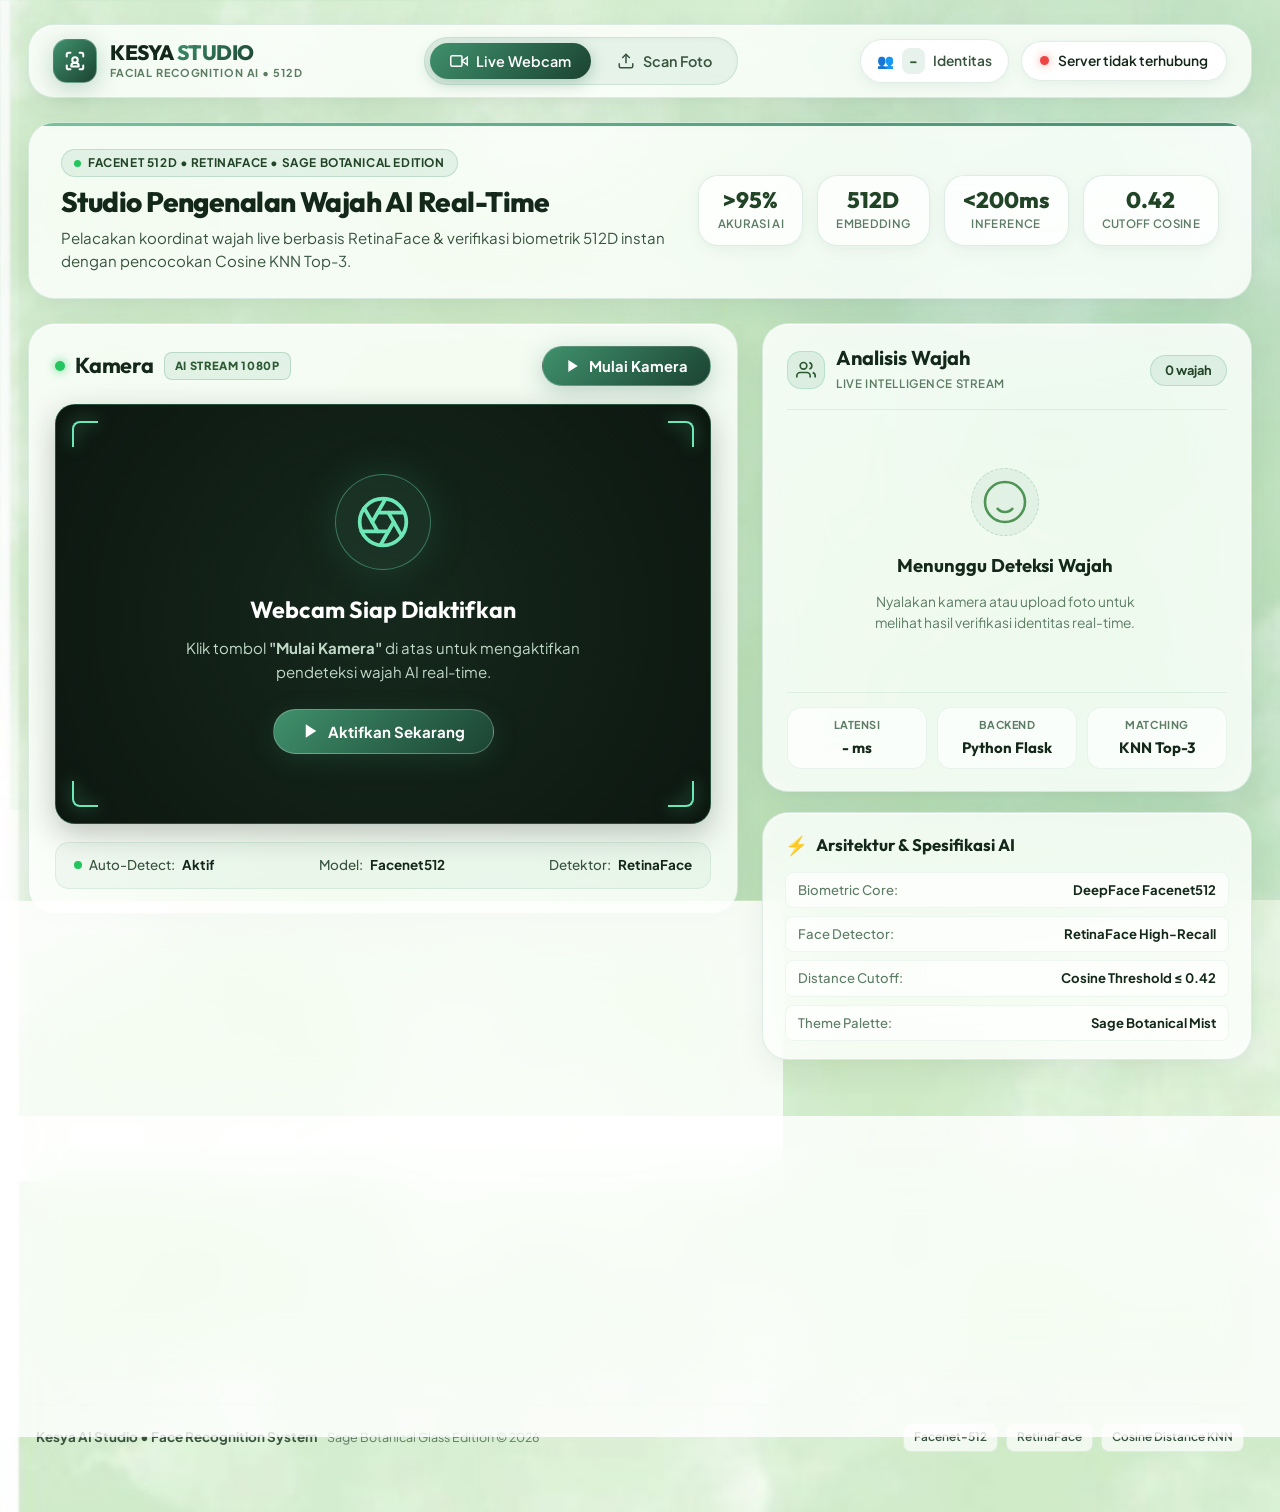
==== commit 48df82ea: "Update Sage Botanical theme, bento layout, and server connection handling" ====
--- a/index.html
+++ b/index.html
@@ -8,14 +8,14 @@
     <link rel="preconnect" href="https://fonts.googleapis.com">
     <link rel="preconnect" href="https://fonts.gstatic.com" crossorigin>
     <link href="https://fonts.googleapis.com/css2?family=Outfit:wght@400;500;600;700;800&family=Plus+Jakarta+Sans:wght@300;400;500;600;700;800&display=swap" rel="stylesheet">
-    <link rel="stylesheet" href="style.css?v=3.0">
+    <link rel="stylesheet" href="style.css?v=4.0">
 </head>
 <body>
-    <!-- Decorative Warm Lily Artwork & Ambient Glow -->
+    <!-- Decorative Sage Watercolor Backdrop & Ambient Organic Glow -->
     <div class="lily-bg-art" aria-hidden="true"></div>
     <div class="lily-glow-ambient" aria-hidden="true"></div>
 
-    <!-- Animated Warm Golden Pollen / Petals -->
+    <!-- Animated Botanical Sage Leaf Particles -->
     <div class="bg-particles" id="particles"></div>
 
     <!-- Main Application Shell -->
@@ -80,187 +80,273 @@
         <!-- Studio Cockpit Workspace -->
         <main class="studio-workspace">
             
-            <!-- Quick Feature Overview Strip -->
-            <section class="studio-subbar">
-                <div class="subbar-tag">
-                    <span class="tag-sparkle">✨</span>
-                    <span>DeepFace Facenet512 Engine &bull; RetinaFace Detector &bull; KNN Top-3 Vector Search</span>
-                </div>
-                <div class="subbar-metrics">
-                    <span class="metric-chip">⚡ Akurasi <strong>&gt;95%</strong></span>
-                    <span class="metric-chip">🎯 Cosine Cutoff <strong>0.42</strong></span>
-                    <span class="metric-chip">🌿 Tema <strong>Kesya Blush Edition</strong></span>
+            <!-- Modern Hero Banner Section -->
+            <section class="studio-hero">
+                <div class="hero-content">
+                    <div class="hero-badge">
+                        <span class="badge-dot"></span>
+                        <span>FACENET 512D &bull; RETINAFACE &bull; SAGE BOTANICAL EDITION</span>
+                    </div>
+                    <h1 class="hero-title">Studio Pengenalan Wajah AI Real-Time</h1>
+                    <p class="hero-subtitle">
+                        Pelacakan koordinat wajah live berbasis RetinaFace & verifikasi biometrik 512D instan dengan pencocokan Cosine KNN Top-3.
+                    </p>
+                </div>
+                <div class="hero-stats">
+                    <div class="hero-stat-card">
+                        <span class="hero-stat-num">&gt;95%</span>
+                        <span class="hero-stat-lbl">Akurasi AI</span>
+                    </div>
+                    <div class="hero-stat-card">
+                        <span class="hero-stat-num">512D</span>
+                        <span class="hero-stat-lbl">Embedding</span>
+                    </div>
+                    <div class="hero-stat-card">
+                        <span class="hero-stat-num">&lt;200ms</span>
+                        <span class="hero-stat-lbl">Inference</span>
+                    </div>
+                    <div class="hero-stat-card">
+                        <span class="hero-stat-num">0.42</span>
+                        <span class="hero-stat-lbl">Cutoff Cosine</span>
+                    </div>
                 </div>
             </section>
 
-            <!-- Grid: Left Viewport + Right Inspector -->
+            <!-- Bento Grid: Left Viewport Stack + Right Inspector Stack -->
             <div class="studio-grid">
                 
-                <!-- Viewport Column (Camera / Upload) -->
-                <section class="viewport-card">
-                    <!-- Viewport Top Bar -->
-                    <div class="viewport-header">
-                        <div class="viewport-title-group">
-                            <span class="view-indicator-pulse"></span>
-                            <h2 class="viewport-title" id="panelTitle">Kamera</h2>
-                            <span class="view-badge">AI STREAM</span>
-                        </div>
-                        
-                        <div class="viewport-controls" id="webcamControls">
-                            <button class="btn-action-primary" id="btnStartCam" onclick="startWebcam()">
-                                <svg width="16" height="16" viewBox="0 0 24 24" fill="currentColor">
-                                    <polygon points="5 3 19 12 5 21 5 3"/>
-                                </svg>
-                                <span>Mulai Kamera</span>
-                            </button>
-                            <button class="btn-action-danger hidden" id="btnStopCam" onclick="stopWebcam()">
-                                <svg width="16" height="16" viewBox="0 0 24 24" fill="currentColor">
-                                    <rect x="6" y="6" width="12" height="12" rx="2"/>
-                                </svg>
-                                <span>Hentikan</span>
-                            </button>
-                        </div>
-                    </div>
-
-                    <!-- Video Viewport Frame with Cyber Reticles -->
-                    <div class="viewport-canvas-container" id="videoContainer">
-                        
-                        <!-- High-Tech Corner Reticles -->
-                        <div class="corner-reticle top-left"></div>
-                        <div class="corner-reticle top-right"></div>
-                        <div class="corner-reticle bottom-left"></div>
-                        <div class="corner-reticle bottom-right"></div>
-
-                        <!-- Webcam View -->
-                        <div class="webcam-wrapper" id="webcamWrapper">
-                            <video id="webcamVideo" autoplay playsinline muted></video>
-                            <canvas id="overlayCanvas"></canvas>
-                            <div class="scan-line" id="scanLine"></div>
+                <!-- Left Column (Viewport & Workflow Guide) -->
+                <div class="viewport-column-stack">
+                    
+                    <!-- Viewport Card (Camera / Upload) -->
+                    <section class="viewport-card">
+                        <!-- Viewport Top Bar -->
+                        <div class="viewport-header">
+                            <div class="viewport-title-group">
+                                <span class="view-indicator-pulse"></span>
+                                <h2 class="viewport-title" id="panelTitle">Kamera</h2>
+                                <span class="view-badge">AI STREAM 1080P</span>
+                            </div>
                             
-                            <!-- Idle Placeholder -->
-                            <div class="video-placeholder" id="videoPlaceholder">
-                                <div class="placeholder-aperture">
-                                    <svg width="56" height="56" viewBox="0 0 24 24" fill="none" stroke="currentColor" stroke-width="1.6" stroke-linecap="round" stroke-linejoin="round">
-                                        <circle cx="12" cy="12" r="10"/>
-                                        <line x1="14.31" y1="8" x2="20.05" y2="17.94"/>
-                                        <line x1="9.69" y1="8" x2="21.17" y2="8"/>
-                                        <line x1="7.38" y1="12" x2="13.12" y2="2.06"/>
-                                        <line x1="9.69" y1="16" x2="3.95" y2="6.06"/>
-                                        <line x1="14.31" y1="16" x2="2.83" y2="16"/>
-                                        <line x1="16.62" y1="12" x2="10.88" y2="21.94"/>
-                                    </svg>
-                                </div>
-                                <h3 class="placeholder-heading">Webcam Siap Diaktifkan</h3>
-                                <p class="placeholder-desc">Klik tombol <strong>"Mulai Kamera"</strong> di atas untuk mengaktifkan pendeteksi wajah AI real-time.</p>
-                                <button class="btn-placeholder-launch" onclick="startWebcam()">
-                                    <svg width="18" height="18" viewBox="0 0 24 24" fill="currentColor">
+                            <div class="viewport-controls" id="webcamControls">
+                                <button class="btn-action-primary" id="btnStartCam" onclick="startWebcam()">
+                                    <svg width="16" height="16" viewBox="0 0 24 24" fill="currentColor">
                                         <polygon points="5 3 19 12 5 21 5 3"/>
                                     </svg>
-                                    <span>Aktifkan Sekarang</span>
+                                    <span>Mulai Kamera</span>
                                 </button>
-                            </div>
-                        </div>
-
-                        <!-- Upload Photo View -->
-                        <div class="upload-wrapper hidden" id="uploadWrapper">
-                            <div class="upload-dropzone" id="uploadZone" onclick="document.getElementById('fileInput').click()">
-                                <input type="file" id="fileInput" accept="image/*" onchange="handleFileUpload(event)" hidden>
-                                <div class="dropzone-circle">
-                                    <svg width="42" height="42" viewBox="0 0 24 24" fill="none" stroke="currentColor" stroke-width="1.8" stroke-linecap="round" stroke-linejoin="round">
-                                        <path d="M21 15v4a2 2 0 0 1-2 2H5a2 2 0 0 1-2-2v-4"/>
-                                        <polyline points="17 8 12 3 7 8"/>
-                                        <line x1="12" y1="3" x2="12" y2="15"/>
+                                <button class="btn-action-danger hidden" id="btnStopCam" onclick="stopWebcam()">
+                                    <svg width="16" height="16" viewBox="0 0 24 24" fill="currentColor">
+                                        <rect x="6" y="6" width="12" height="12" rx="2"/>
                                     </svg>
-                                </div>
-                                <h3 class="dropzone-title">Tarik & Letakkan Foto Wajah</h3>
-                                <p class="dropzone-subtitle">atau klik untuk memilih file dari komputer</p>
-                                <span class="dropzone-pill">JPG, PNG, WEBP &bull; Maks 10 MB</span>
-                            </div>
+                                    <span>Hentikan</span>
+                                </button>
+                            </div>
+                        </div>
+
+                        <!-- Video Viewport Frame with Corner Reticles -->
+                        <div class="viewport-canvas-container" id="videoContainer">
                             
-                            <div class="uploaded-preview hidden" id="uploadedPreview">
-                                <img id="uploadedImage" src="" alt="Uploaded Face">
-                                <canvas id="uploadOverlayCanvas"></canvas>
-                                <button class="btn-preview-close" onclick="removeUpload()" title="Hapus foto">&times;</button>
-                            </div>
-                        </div>
-                    </div>
-
-                    <!-- Viewport Footer HUD Bar -->
-                    <div class="viewport-hud-footer">
-                        <div class="hud-item">
-                            <span class="hud-dot"></span>
-                            <span class="hud-label">Auto-Detect:</span>
-                            <span class="hud-val">Aktif</span>
-                        </div>
-                        <div class="hud-item">
-                            <span class="hud-label">Model:</span>
-                            <span class="hud-val">Facenet512</span>
-                        </div>
-                        <div class="hud-item">
-                            <span class="hud-label">Detektor:</span>
-                            <span class="hud-val">RetinaFace</span>
-                        </div>
-                    </div>
-                </section>
-
-                <!-- Inspector / Intelligence Stream Column -->
-                <aside class="inspector-card">
-                    <div class="inspector-header">
-                        <div class="inspector-title-group">
-                            <div class="inspector-icon">
-                                <svg width="20" height="20" viewBox="0 0 24 24" fill="none" stroke="currentColor" stroke-width="2">
-                                    <path d="M17 21v-2a4 4 0 0 0-4-4H5a4 4 0 0 0-4 4v2"/>
-                                    <circle cx="9" cy="7" r="4"/>
-                                    <path d="M23 21v-2a4 4 0 0 0-3-3.87"/>
-                                    <path d="M16 3.13a4 4 0 0 1 0 7.75"/>
-                                </svg>
-                            </div>
-                            <div>
-                                <h2 class="inspector-title">Analisis Wajah</h2>
-                                <span class="inspector-subtitle">Live Intelligence Stream</span>
-                            </div>
-                        </div>
-                        <div class="face-count-badge" id="faceCount">0 wajah</div>
-                    </div>
-
-                    <!-- Processing Scan Indicator -->
-                    <div class="processing-strip hidden" id="processingIndicator">
-                        <div class="processing-spinner"></div>
-                        <span>Mengekstrak embedding 512D & mencocokkan...</span>
-                    </div>
-
-                    <!-- Results List Feed -->
-                    <div class="results-container" id="resultsList">
-                        <div class="empty-state" id="emptyState">
-                            <div class="empty-reticle">
-                                <svg width="48" height="48" viewBox="0 0 24 24" fill="none" stroke="currentColor" stroke-width="1.3">
-                                    <circle cx="12" cy="12" r="10"/>
-                                    <path d="M8 15s1.5 2 4 2 4-2 4-2"/>
-                                    <line x1="9" y1="9" x2="9.01" y2="9"/>
-                                    <line x1="15" y1="9" x2="15.01" y2="9"/>
-                                </svg>
-                            </div>
-                            <h4 class="empty-title">Menunggu Deteksi Wajah</h4>
-                            <p class="empty-desc">Nyalakan kamera atau upload foto untuk melihat hasil verifikasi identitas real-time.</p>
-                        </div>
-                    </div>
-
-                    <!-- Performance Telemetry Dock -->
-                    <div class="telemetry-dock" id="perfStats">
-                        <div class="telemetry-metric">
-                            <span class="telemetry-label">Latensi</span>
-                            <span class="telemetry-value" id="perfTime">- ms</span>
-                        </div>
-                        <div class="telemetry-metric">
-                            <span class="telemetry-label">Backend</span>
-                            <span class="telemetry-value">Python Flask</span>
-                        </div>
-                        <div class="telemetry-metric">
-                            <span class="telemetry-label">Matching</span>
-                            <span class="telemetry-value">KNN Top-3</span>
-                        </div>
-                    </div>
-                </aside>
+                            <!-- High-Tech Corner Reticles -->
+                            <div class="corner-reticle top-left"></div>
+                            <div class="corner-reticle top-right"></div>
+                            <div class="corner-reticle bottom-left"></div>
+                            <div class="corner-reticle bottom-right"></div>
+
+                            <!-- Webcam View -->
+                            <div class="webcam-wrapper" id="webcamWrapper">
+                                <video id="webcamVideo" autoplay playsinline muted></video>
+                                <canvas id="overlayCanvas"></canvas>
+                                <div class="scan-line" id="scanLine"></div>
+                                
+                                <!-- Idle Placeholder -->
+                                <div class="video-placeholder" id="videoPlaceholder">
+                                    <div class="placeholder-aperture">
+                                        <svg width="56" height="56" viewBox="0 0 24 24" fill="none" stroke="currentColor" stroke-width="1.6" stroke-linecap="round" stroke-linejoin="round">
+                                            <circle cx="12" cy="12" r="10"/>
+                                            <line x1="14.31" y1="8" x2="20.05" y2="17.94"/>
+                                            <line x1="9.69" y1="8" x2="21.17" y2="8"/>
+                                            <line x1="7.38" y1="12" x2="13.12" y2="2.06"/>
+                                            <line x1="9.69" y1="16" x2="3.95" y2="6.06"/>
+                                            <line x1="14.31" y1="16" x2="2.83" y2="16"/>
+                                            <line x1="16.62" y1="12" x2="10.88" y2="21.94"/>
+                                        </svg>
+                                    </div>
+                                    <h3 class="placeholder-heading">Webcam Siap Diaktifkan</h3>
+                                    <p class="placeholder-desc">Klik tombol <strong>"Mulai Kamera"</strong> di atas untuk mengaktifkan pendeteksi wajah AI real-time.</p>
+                                    <button class="btn-placeholder-launch" onclick="startWebcam()">
+                                        <svg width="18" height="18" viewBox="0 0 24 24" fill="currentColor">
+                                            <polygon points="5 3 19 12 5 21 5 3"/>
+                                        </svg>
+                                        <span>Aktifkan Sekarang</span>
+                                    </button>
+                                </div>
+                            </div>
+
+                            <!-- Upload Photo View -->
+                            <div class="upload-wrapper hidden" id="uploadWrapper">
+                                <div class="upload-dropzone" id="uploadZone" onclick="document.getElementById('fileInput').click()">
+                                    <input type="file" id="fileInput" accept="image/*" onchange="handleFileUpload(event)" hidden>
+                                    <div class="dropzone-circle">
+                                        <svg width="42" height="42" viewBox="0 0 24 24" fill="none" stroke="currentColor" stroke-width="1.8" stroke-linecap="round" stroke-linejoin="round">
+                                            <path d="M21 15v4a2 2 0 0 1-2 2H5a2 2 0 0 1-2-2v-4"/>
+                                            <polyline points="17 8 12 3 7 8"/>
+                                            <line x1="12" y1="3" x2="12" y2="15"/>
+                                        </svg>
+                                    </div>
+                                    <h3 class="dropzone-title">Tarik & Letakkan Foto Wajah</h3>
+                                    <p class="dropzone-subtitle">atau klik untuk memilih file dari komputer</p>
+                                    <span class="dropzone-pill">JPG, PNG, WEBP &bull; Maks 10 MB</span>
+                                </div>
+                                
+                                <div class="uploaded-preview hidden" id="uploadedPreview">
+                                    <img id="uploadedImage" src="" alt="Uploaded Face">
+                                    <canvas id="uploadOverlayCanvas"></canvas>
+                                    <button class="btn-preview-close" onclick="removeUpload()" title="Hapus foto">&times;</button>
+                                </div>
+                            </div>
+                        </div>
+
+                        <!-- Viewport Footer HUD Bar -->
+                        <div class="viewport-hud-footer">
+                            <div class="hud-item">
+                                <span class="hud-dot"></span>
+                                <span class="hud-label">Auto-Detect:</span>
+                                <span class="hud-val">Aktif</span>
+                            </div>
+                            <div class="hud-item">
+                                <span class="hud-label">Model:</span>
+                                <span class="hud-val">Facenet512</span>
+                            </div>
+                            <div class="hud-item">
+                                <span class="hud-label">Detektor:</span>
+                                <span class="hud-val">RetinaFace</span>
+                            </div>
+                        </div>
+                    </section>
+
+                    <!-- Interactive Workflow Guide Bento Card -->
+                    <section class="workflow-guide-card">
+                        <div class="guide-header">
+                            <span class="guide-icon">💡</span>
+                            <h3 class="guide-title">Cara Kerja Sistem Verifikasi AI</h3>
+                        </div>
+                        <div class="guide-steps-grid">
+                            <div class="guide-step">
+                                <span class="step-num">01</span>
+                                <div class="step-content">
+                                    <strong>Input Visual</strong>
+                                    <span>Aktifkan kamera atau pilih foto wajah dengan pencahayaan jelas.</span>
+                                </div>
+                            </div>
+                            <div class="guide-step">
+                                <span class="step-num">02</span>
+                                <div class="step-content">
+                                    <strong>Deteksi RetinaFace</strong>
+                                    <span>AI melokalisasi posisi wajah dan orientasi landmark biometrik.</span>
+                                </div>
+                            </div>
+                            <div class="guide-step">
+                                <span class="step-num">03</span>
+                                <div class="step-content">
+                                    <strong>Pencocokan 512D</strong>
+                                    <span>Vektor embedding dibandingkan seketika dengan database KNN.</span>
+                                </div>
+                            </div>
+                        </div>
+                    </section>
+
+                </div>
+
+                <!-- Right Column (Inspector & AI Engine Specs) -->
+                <div class="inspector-column-stack">
+                    
+                    <!-- Inspector / Intelligence Stream Column -->
+                    <aside class="inspector-card">
+                        <div class="inspector-header">
+                            <div class="inspector-title-group">
+                                <div class="inspector-icon">
+                                    <svg width="20" height="20" viewBox="0 0 24 24" fill="none" stroke="currentColor" stroke-width="2">
+                                        <path d="M17 21v-2a4 4 0 0 0-4-4H5a4 4 0 0 0-4 4v2"/>
+                                        <circle cx="9" cy="7" r="4"/>
+                                        <path d="M23 21v-2a4 4 0 0 0-3-3.87"/>
+                                        <path d="M16 3.13a4 4 0 0 1 0 7.75"/>
+                                    </svg>
+                                </div>
+                                <div>
+                                    <h2 class="inspector-title">Analisis Wajah</h2>
+                                    <span class="inspector-subtitle">Live Intelligence Stream</span>
+                                </div>
+                            </div>
+                            <div class="face-count-badge" id="faceCount">0 wajah</div>
+                        </div>
+
+                        <!-- Processing Scan Indicator -->
+                        <div class="processing-strip hidden" id="processingIndicator">
+                            <div class="processing-spinner"></div>
+                            <span>Mengekstrak embedding 512D & mencocokkan...</span>
+                        </div>
+
+                        <!-- Results List Feed -->
+                        <div class="results-container" id="resultsList">
+                            <div class="empty-state" id="emptyState">
+                                <div class="empty-reticle">
+                                    <svg width="48" height="48" viewBox="0 0 24 24" fill="none" stroke="currentColor" stroke-width="1.3">
+                                        <circle cx="12" cy="12" r="10"/>
+                                        <path d="M8 15s1.5 2 4 2 4-2 4-2"/>
+                                        <line x1="9" y1="9" x2="9.01" y2="9"/>
+                                        <line x1="15" y1="9" x2="15.01" y2="9"/>
+                                    </svg>
+                                </div>
+                                <h4 class="empty-title">Menunggu Deteksi Wajah</h4>
+                                <p class="empty-desc">Nyalakan kamera atau upload foto untuk melihat hasil verifikasi identitas real-time.</p>
+                            </div>
+                        </div>
+
+                        <!-- Performance Telemetry Dock -->
+                        <div class="telemetry-dock" id="perfStats">
+                            <div class="telemetry-metric">
+                                <span class="telemetry-label">Latensi</span>
+                                <span class="telemetry-value" id="perfTime">- ms</span>
+                            </div>
+                            <div class="telemetry-metric">
+                                <span class="telemetry-label">Backend</span>
+                                <span class="telemetry-value">Python Flask</span>
+                            </div>
+                            <div class="telemetry-metric">
+                                <span class="telemetry-label">Matching</span>
+                                <span class="telemetry-value">KNN Top-3</span>
+                            </div>
+                        </div>
+                    </aside>
+
+                    <!-- System Engine Architecture Specs -->
+                    <div class="engine-spec-card">
+                        <div class="spec-header">
+                            <span class="spec-icon">⚡</span>
+                            <h4 class="spec-title">Arsitektur & Spesifikasi AI</h4>
+                        </div>
+                        <div class="spec-list">
+                            <div class="spec-row">
+                                <span class="spec-key">Biometric Core:</span>
+                                <span class="spec-val">DeepFace Facenet512</span>
+                            </div>
+                            <div class="spec-row">
+                                <span class="spec-key">Face Detector:</span>
+                                <span class="spec-val">RetinaFace High-Recall</span>
+                            </div>
+                            <div class="spec-row">
+                                <span class="spec-key">Distance Cutoff:</span>
+                                <span class="spec-val">Cosine Threshold ≤ 0.42</span>
+                            </div>
+                            <div class="spec-row">
+                                <span class="spec-key">Theme Palette:</span>
+                                <span class="spec-val">Sage Botanical Mist</span>
+                            </div>
+                        </div>
+                    </div>
+
+                </div>
 
             </div>
 
@@ -297,7 +383,7 @@
             <div class="footer-inner">
                 <div class="footer-left">
                     <span class="footer-brand">Kesya AI Studio &bull; Face Recognition System</span>
-                    <span class="footer-edition">Blush Rose & Pearl Edition &copy; 2026</span>
+                    <span class="footer-edition">Sage Botanical Glass Edition &copy; 2026</span>
                 </div>
                 <div class="footer-right">
                     <span class="tech-tag">Facenet-512</span>
@@ -309,6 +395,6 @@
 
     </div>
 
-    <script src="app.js?v=3.0"></script>
+    <script src="app.js?v=4.0"></script>
 </body>
 </html>
--- a/style.css
+++ b/style.css
@@ -1,77 +1,82 @@
 /* ==========================================================
-   KESYA VISION AI STUDIO - BESPOKE STYLESHEET
-   Aesthetics: Soft Blush Rose / Sakura Pink & Pearl White
-   Fonts: Outfit (Headings/Brand) & Plus Jakarta Sans (UI/Body)
+   KESYA VISION AI STUDIO - SAGE BOTANICAL EDITION
+   Aesthetics: Soft Sage Watercolor, Matcha Mist & Emerald Glass
+   Fonts: Outfit (Brand & Headings) + Plus Jakarta Sans (UI & Body)
+   Based on: Soft Sage Cloud Texture Theme
    ========================================================== */
 
 :root {
-    /* Soft Blush Rose & Sakura Pink Palette */
-    --rose-50: #fff9fa;
-    --rose-100: #ffe4e9;
-    --rose-200: #fecdd7;
-    --rose-300: #fda4b8;
-    --rose-400: #fb7193;
-    --rose-500: #f43f6f;
-    --rose-600: #e11d56;
-    --rose-700: #be1243;
-    --rose-800: #9f123a;
-    --rose-900: #881335;
-
-    /* Rose Gold & Champagne Accent */
-    --accent-300: #fbcfe8;
-    --accent-400: #f472b6;
-    --accent-500: #ec4899;
-    --accent-600: #db2777;
-
-    /* Emerald Verification Palette */
-    --emerald-400: #34d399;
-    --emerald-500: #10b981;
-    --emerald-600: #059669;
-
-    /* Surface & Pearl Linen Palette */
-    --bg-canvas: #faf5f6;
+    /* ─── Sage & Matcha Botanical Palette ─── */
+    --sage-50: #f2f7f2;
+    --sage-100: #e3eee3;
+    --sage-200: #cce0cd;
+    --sage-300: #a7cca9;
+    --sage-400: #7cb580;
+    --sage-500: #4f9455;
+    --sage-600: #3c7742;
+    --sage-700: #2d5a33;
+    --sage-800: #214326;
+    --sage-900: #172f1a;
+
+    /* ─── Emerald & Mint Accents ─── */
+    --emerald-300: #86efac;
+    --emerald-400: #4ade80;
+    --emerald-500: #22c55e;
+    --emerald-600: #16a34a;
+    --emerald-700: #15803d;
+
+    --mint-glow: #6ee7b7;
+    --accent-amber: #f59e0b;
+    --accent-coral: #ef4444;
+
+    /* ─── Surfaces & Glassmorphism ─── */
+    --bg-canvas: #dbe7da;
     --bg-glass: rgba(255, 255, 255, 0.82);
-    --bg-glass-hover: rgba(255, 255, 255, 0.95);
-    --bg-glass-strong: rgba(255, 255, 255, 0.90);
-    --bg-obsidian: #120e10;
-    --bg-obsidian-card: #1c1518;
-
-    /* Text Colors (Warm Burgundy & Deep Plum Espresso) */
-    --text-main: #231418;
-    --text-muted: #644951;
-    --text-light: #947781;
-    --text-rose: #be1243;
-
-    /* Gradients */
-    --grad-rose-luxury: linear-gradient(135deg, #fb7193 0%, #e11d56 50%, #be1243 100%);
-    --grad-rose-bright: linear-gradient(135deg, #fda4b8 0%, #fb7193 100%);
-    --grad-rose-subtle: linear-gradient(135deg, rgba(254, 205, 215, 0.35), rgba(251, 113, 147, 0.12));
-    --grad-emerald: linear-gradient(135deg, #10b981 0%, #059669 100%);
-
-    /* Borders & Glass Rings */
-    --border-glass: rgba(225, 29, 86, 0.12);
-    --border-glass-rose: rgba(225, 29, 86, 0.32);
-    --border-glass-glow: rgba(251, 113, 147, 0.6);
+    --bg-glass-hover: rgba(255, 255, 255, 0.94);
+    --bg-glass-strong: rgba(255, 255, 255, 0.92);
+    --bg-glass-subtle: rgba(240, 248, 241, 0.65);
+    --bg-obsidian: #0e1811;
+    --bg-obsidian-card: #132218;
+
+    /* ─── Typography Colors (Deep Forest Pine & Moss) ─── */
+    --text-main: #14281a;
+    --text-muted: #38533e;
+    --text-light: #5d7c64;
+    --text-sage: #2d5a33;
+    --text-inverse: #ffffff;
+
+    /* ─── Gradients ─── */
+    --grad-sage-luxury: linear-gradient(135deg, #40916c 0%, #2d6a4f 50%, #1b4332 100%);
+    --grad-sage-bright: linear-gradient(135deg, #74c69d 0%, #40916c 100%);
+    --grad-sage-subtle: linear-gradient(135deg, rgba(204, 224, 205, 0.45), rgba(116, 198, 157, 0.15));
+    --grad-emerald: linear-gradient(135deg, #22c55e 0%, #15803d 100%);
+    --grad-jade-glow: linear-gradient(135deg, #52b788 0%, #2d6a4f 100%);
+    --grad-amber: linear-gradient(135deg, #f59e0b 0%, #d97706 100%);
+
+    /* ─── Borders & Inner Highlighting ─── */
+    --border-glass: rgba(64, 145, 108, 0.16);
+    --border-glass-strong: rgba(64, 145, 108, 0.32);
+    --border-glass-glow: rgba(82, 183, 136, 0.6);
     --border-inner-light: inset 0 1px 1px rgba(255, 255, 255, 0.95);
 
-    /* Shadows */
-    --shadow-soft: 0 4px 16px -2px rgba(190, 18, 67, 0.05), 0 2px 6px rgba(0,0,0,0.02);
-    --shadow-card: 0 12px 32px -4px rgba(190, 18, 67, 0.08), 0 4px 12px rgba(0,0,0,0.03);
-    --shadow-card-hover: 0 20px 42px -6px rgba(190, 18, 67, 0.13), 0 6px 16px rgba(0,0,0,0.04);
-    --shadow-rose-glow: 0 6px 24px rgba(225, 29, 86, 0.28);
-    --shadow-emerald-glow: 0 6px 24px rgba(16, 185, 129, 0.28);
-
-    /* Radii */
+    /* ─── Shadows ─── */
+    --shadow-soft: 0 4px 18px -2px rgba(27, 67, 50, 0.06), 0 2px 6px rgba(0, 0, 0, 0.02);
+    --shadow-card: 0 12px 32px -4px rgba(27, 67, 50, 0.08), 0 4px 12px rgba(0, 0, 0, 0.02);
+    --shadow-card-hover: 0 20px 42px -6px rgba(27, 67, 50, 0.14), 0 6px 16px rgba(0, 0, 0, 0.03);
+    --shadow-sage-glow: 0 6px 24px rgba(45, 106, 79, 0.28);
+    --shadow-emerald-glow: 0 6px 24px rgba(34, 197, 94, 0.3);
+
+    /* ─── Radii ─── */
     --rad-sm: 8px;
     --rad-md: 14px;
     --rad-lg: 20px;
     --rad-xl: 26px;
     --rad-full: 9999px;
 
-    /* Transitions */
+    /* ─── Transitions ─── */
     --tr-fast: 160ms cubic-bezier(0.4, 0, 0.2, 1);
     --tr-base: 260ms cubic-bezier(0.4, 0, 0.2, 1);
-    --tr-spring: 400ms cubic-bezier(0.34, 1.56, 0.64, 1);
+    --tr-spring: 420ms cubic-bezier(0.34, 1.56, 0.64, 1);
 }
 
 /* ─── Reset & Base ─── */
@@ -88,13 +93,16 @@
 }
 
 body {
-    font-family: 'Plus Jakarta Sans', -apple-system, BlinkMacSystemFont, sans-serif;
+    font-family: 'Plus Jakarta Sans', -apple-system, BlinkMacSystemFont, 'Segoe UI', Roboto, sans-serif;
     background-color: var(--bg-canvas);
     background-image: 
-        radial-gradient(rgba(225, 29, 86, 0.055) 1px, transparent 0),
-        radial-gradient(rgba(225, 29, 86, 0.03) 1px, var(--bg-canvas) 0);
-    background-size: 20px 20px;
-    background-position: 0 0, 10px 10px;
+        radial-gradient(ellipse at 12% 18%, rgba(138, 196, 150, 0.35) 0%, transparent 55%),
+        radial-gradient(ellipse at 88% 82%, rgba(110, 180, 130, 0.32) 0%, transparent 60%),
+        url('theme-sage.png');
+    background-size: cover;
+    background-position: center top;
+    background-attachment: fixed;
+    background-repeat: no-repeat;
     color: var(--text-main);
     min-height: 100vh;
     overflow-x: hidden;
@@ -102,38 +110,46 @@
     position: relative;
 }
 
-/* ─── Ambient Rose Artwork & Backdrop Glow ─── */
+/* ─── Ambient Sage Watercolor Overlay & Orbs ─── */
 .lily-bg-art {
     position: fixed;
     top: 0;
     left: 0;
-    width: 620px;
-    height: 840px;
-    max-width: 60vw;
-    max-height: 85vh;
-    background: url('theme-kesya.jpg') no-repeat top left;
+    width: 680px;
+    height: 900px;
+    max-width: 65vw;
+    max-height: 90vh;
+    background: url('theme-sage.png') no-repeat top left;
     background-size: cover;
     pointer-events: none;
     z-index: 0;
-    opacity: 0.85;
-    mask-image: radial-gradient(circle at 18% 18%, black 46%, rgba(0,0,0,0.4) 70%, transparent 100%);
-    -webkit-mask-image: radial-gradient(circle at 18% 18%, black 46%, rgba(0,0,0,0.4) 70%, transparent 100%);
+    opacity: 0.75;
+    mask-image: radial-gradient(circle at 20% 20%, black 45%, rgba(0,0,0,0.3) 72%, transparent 100%);
+    -webkit-mask-image: radial-gradient(circle at 20% 20%, black 45%, rgba(0,0,0,0.3) 72%, transparent 100%);
+    filter: blur(1px);
     transition: opacity var(--tr-base);
 }
 
 .lily-glow-ambient {
     position: fixed;
-    top: -120px;
-    right: -120px;
-    width: 620px;
-    height: 620px;
-    background: radial-gradient(circle, rgba(251, 113, 147, 0.22) 0%, rgba(244, 63, 111, 0.08) 45%, transparent 70%);
+    top: -140px;
+    right: -140px;
+    width: 680px;
+    height: 680px;
+    background: radial-gradient(circle, rgba(116, 198, 157, 0.28) 0%, rgba(64, 145, 108, 0.12) 48%, transparent 72%);
     pointer-events: none;
     z-index: 0;
     border-radius: 50%;
-}
-
-/* ─── Floating Sakura Petals ─── */
+    animation: ambientPulse 12s infinite alternate ease-in-out;
+}
+
+@keyframes ambientPulse {
+    0% { transform: scale(1) translate(0, 0); opacity: 0.7; }
+    50% { transform: scale(1.1) translate(-20px, 30px); opacity: 1; }
+    100% { transform: scale(0.95) translate(20px, -15px); opacity: 0.8; }
+}
+
+/* ─── Floating Sage Botanical Leaf Particles ─── */
 .bg-particles {
     position: fixed;
     top: 0;
@@ -147,16 +163,16 @@
 
 .particle {
     position: absolute;
-    width: 5px;
-    height: 6px;
-    background: var(--rose-300);
-    border-radius: 50% 0 50% 50%;
-    box-shadow: 0 0 10px rgba(251, 113, 147, 0.5);
+    width: 8px;
+    height: 13px;
+    background: radial-gradient(circle at 30% 30%, rgba(183, 228, 199, 0.88), rgba(64, 145, 108, 0.5));
+    border-radius: 65% 0 65% 0;
+    box-shadow: 0 0 10px rgba(82, 183, 136, 0.45);
     opacity: 0;
-    animation: petalFloat 9s infinite ease-in-out;
-}
-
-@keyframes petalFloat {
+    animation: leafFloat 11s infinite ease-in-out;
+}
+
+@keyframes leafFloat {
     0% {
         transform: translateY(105vh) translateX(0) rotate(0deg) scale(0.6);
         opacity: 0;
@@ -168,33 +184,41 @@
         opacity: 0.85;
     }
     100% {
-        transform: translateY(-5vh) translateX(45px) rotate(360deg) scale(1.1);
+        transform: translateY(-8vh) translateX(55px) rotate(340deg) scale(1.15);
         opacity: 0;
     }
 }
 
-/* ─── App Shell ─── */
+/* ─── Main App Shell ─── */
 .app-shell {
     position: relative;
     z-index: 2;
-    max-width: 1380px;
+    max-width: 1420px;
     margin: 0 auto;
     padding: 24px 28px 60px;
     display: flex;
     flex-direction: column;
-    gap: 22px;
+    gap: 24px;
 }
 
 /* ─── Header Navigation Dock ─── */
 .app-header {
     background: var(--bg-glass);
-    backdrop-filter: blur(24px);
-    -webkit-backdrop-filter: blur(24px);
+    backdrop-filter: blur(28px) saturate(180%);
+    -webkit-backdrop-filter: blur(28px) saturate(180%);
     border: 1px solid var(--border-glass);
-    box-shadow: var(--shadow-soft), var(--border-inner-light);
+    box-shadow: var(--shadow-card), var(--border-inner-light);
     border-radius: var(--rad-xl);
     padding: 12px 24px;
     transition: all var(--tr-base);
+    position: sticky;
+    top: 16px;
+    z-index: 100;
+}
+
+.app-header.scrolled {
+    background: rgba(255, 255, 255, 0.94);
+    box-shadow: var(--shadow-card-hover), var(--border-inner-light);
 }
 
 .header-inner {
@@ -211,24 +235,27 @@
     gap: 13px;
     text-decoration: none;
     color: inherit;
+    cursor: pointer;
 }
 
 .brand-badge-icon {
-    width: 42px;
-    height: 42px;
-    background: var(--grad-rose-luxury);
+    width: 44px;
+    height: 44px;
+    background: var(--grad-sage-luxury);
     border-radius: var(--rad-md);
     display: flex;
     align-items: center;
     justify-content: center;
     color: #ffffff;
-    box-shadow: var(--shadow-rose-glow);
+    box-shadow: var(--shadow-sage-glow);
     flex-shrink: 0;
-    transition: transform var(--tr-spring);
+    transition: transform var(--tr-spring), box-shadow var(--tr-base);
+    border: 1px solid rgba(255, 255, 255, 0.25);
 }
 
 .header-brand:hover .brand-badge-icon {
-    transform: rotate(6deg) scale(1.05);
+    transform: rotate(8deg) scale(1.08);
+    box-shadow: 0 8px 28px rgba(45, 106, 79, 0.45);
 }
 
 .brand-titles {
@@ -238,7 +265,7 @@
 
 .brand-main {
     font-family: 'Outfit', sans-serif;
-    font-size: 1.25rem;
+    font-size: 1.3rem;
     font-weight: 800;
     letter-spacing: -0.02em;
     color: var(--text-main);
@@ -246,7 +273,7 @@
 }
 
 .brand-accent {
-    background: var(--grad-rose-luxury);
+    background: var(--grad-sage-luxury);
     -webkit-background-clip: text;
     -webkit-text-fill-color: transparent;
 }
@@ -263,24 +290,25 @@
 .mode-segmented-control {
     display: flex;
     align-items: center;
-    background: rgba(225, 29, 86, 0.06);
-    border: 1px solid rgba(225, 29, 86, 0.12);
+    background: rgba(64, 145, 108, 0.09);
+    border: 1px solid rgba(64, 145, 108, 0.16);
     border-radius: var(--rad-full);
-    padding: 4px;
-    gap: 4px;
+    padding: 5px;
+    gap: 6px;
+    box-shadow: inset 0 2px 4px rgba(0, 0, 0, 0.03);
 }
 
 .mode-tab-btn {
     display: inline-flex;
     align-items: center;
     gap: 8px;
-    padding: 8px 18px;
+    padding: 9px 20px;
     border: none;
     border-radius: var(--rad-full);
     background: transparent;
     color: var(--text-muted);
     font-family: inherit;
-    font-size: 0.88rem;
+    font-size: 0.9rem;
     font-weight: 600;
     cursor: pointer;
     transition: all var(--tr-base);
@@ -288,13 +316,13 @@
 
 .mode-tab-btn:hover {
     color: var(--text-main);
-    background: rgba(255, 255, 255, 0.5);
+    background: rgba(255, 255, 255, 0.65);
 }
 
 .mode-tab-btn.active {
-    background: var(--grad-rose-luxury);
+    background: var(--grad-sage-luxury);
     color: #ffffff;
-    box-shadow: 0 4px 14px rgba(225, 29, 86, 0.35);
+    box-shadow: 0 4px 16px rgba(45, 106, 79, 0.32);
 }
 
 .mode-tab-btn svg {
@@ -311,31 +339,34 @@
 .vault-pill {
     display: inline-flex;
     align-items: center;
-    gap: 7px;
-    padding: 7px 14px;
-    background: rgba(255, 255, 255, 0.85);
+    gap: 8px;
+    padding: 8px 16px;
+    background: rgba(255, 255, 255, 0.88);
     border: 1px solid var(--border-glass);
     border-radius: var(--rad-full);
-    font-size: 0.84rem;
+    font-size: 0.86rem;
     font-weight: 600;
     color: var(--text-muted);
     box-shadow: var(--shadow-soft);
 }
 
 .vault-count {
-    color: var(--rose-700);
+    color: var(--sage-700);
     font-weight: 800;
+    background: rgba(64, 145, 108, 0.12);
+    padding: 2px 7px;
+    border-radius: var(--rad-sm);
 }
 
 .server-status-pill {
     display: inline-flex;
     align-items: center;
     gap: 9px;
-    padding: 7px 16px;
-    background: rgba(255, 255, 255, 0.9);
+    padding: 8px 18px;
+    background: rgba(255, 255, 255, 0.92);
     border: 1px solid var(--border-glass);
     border-radius: var(--rad-full);
-    font-size: 0.84rem;
+    font-size: 0.86rem;
     font-weight: 600;
     color: var(--text-main);
     cursor: pointer;
@@ -344,7 +375,7 @@
 }
 
 .server-status-pill:hover {
-    border-color: var(--rose-400);
+    border-color: var(--sage-400);
     transform: translateY(-1px);
     box-shadow: var(--shadow-card);
 }
@@ -359,7 +390,7 @@
 
 .status-dot.online {
     background: var(--emerald-500);
-    box-shadow: 0 0 10px rgba(16, 185, 129, 0.7);
+    box-shadow: 0 0 10px rgba(34, 197, 94, 0.8);
 }
 
 .status-dot.online::after {
@@ -367,7 +398,7 @@
     position: absolute;
     inset: -3px;
     border-radius: 50%;
-    border: 2px solid rgba(16, 185, 129, 0.4);
+    border: 2px solid rgba(34, 197, 94, 0.45);
     animation: pulseDot 2s infinite ease-out;
 }
 
@@ -385,67 +416,209 @@
 .studio-workspace {
     display: flex;
     flex-direction: column;
-    gap: 20px;
-}
-
+    gap: 24px;
+}
+
+/* ─── Studio Hero Banner Section ─── */
+.studio-hero {
+    background: var(--bg-glass);
+    backdrop-filter: blur(28px) saturate(160%);
+    -webkit-backdrop-filter: blur(28px) saturate(160%);
+    border: 1px solid var(--border-glass);
+    box-shadow: var(--shadow-card), var(--border-inner-light);
+    border-radius: var(--rad-xl);
+    padding: 26px 32px;
+    display: flex;
+    align-items: center;
+    justify-content: space-between;
+    gap: 28px;
+    position: relative;
+    overflow: hidden;
+}
+
+.studio-hero::before {
+    content: '';
+    position: absolute;
+    top: 0;
+    left: 0;
+    right: 0;
+    height: 3px;
+    background: var(--grad-sage-bright);
+}
+
+.hero-content {
+    flex: 1;
+    display: flex;
+    flex-direction: column;
+    gap: 8px;
+}
+
+.hero-badge {
+    display: inline-flex;
+    align-items: center;
+    gap: 7px;
+    padding: 4px 12px;
+    background: rgba(64, 145, 108, 0.1);
+    border: 1px solid rgba(64, 145, 108, 0.22);
+    border-radius: var(--rad-full);
+    font-size: 0.74rem;
+    font-weight: 700;
+    color: var(--sage-800);
+    letter-spacing: 0.05em;
+    width: fit-content;
+}
+
+.hero-badge .badge-dot {
+    width: 7px;
+    height: 7px;
+    border-radius: 50%;
+    background: var(--emerald-500);
+}
+
+.hero-title {
+    font-family: 'Outfit', sans-serif;
+    font-size: 1.75rem;
+    font-weight: 800;
+    color: var(--text-main);
+    line-height: 1.2;
+    letter-spacing: -0.02em;
+}
+
+.hero-subtitle {
+    font-size: 0.94rem;
+    color: var(--text-muted);
+    max-width: 680px;
+    line-height: 1.5;
+}
+
+.hero-stats {
+    display: flex;
+    align-items: center;
+    gap: 14px;
+    flex-shrink: 0;
+}
+
+.hero-stat-card {
+    background: rgba(255, 255, 255, 0.78);
+    border: 1px solid var(--border-glass);
+    border-radius: var(--rad-lg);
+    padding: 12px 18px;
+    display: flex;
+    flex-direction: column;
+    align-items: center;
+    min-width: 105px;
+    box-shadow: var(--shadow-soft);
+    transition: all var(--tr-fast);
+}
+
+.hero-stat-card:hover {
+    transform: translateY(-2px);
+    border-color: var(--sage-400);
+    box-shadow: var(--shadow-card);
+}
+
+.hero-stat-num {
+    font-family: 'Outfit', sans-serif;
+    font-size: 1.4rem;
+    font-weight: 800;
+    color: var(--sage-800);
+    line-height: 1.1;
+}
+
+.hero-stat-lbl {
+    font-size: 0.72rem;
+    font-weight: 600;
+    color: var(--text-light);
+    margin-top: 3px;
+    text-transform: uppercase;
+    letter-spacing: 0.03em;
+}
+
+/* ─── Hero Subbar / Engine Strip ─── */
 .studio-subbar {
     display: flex;
     align-items: center;
     justify-content: space-between;
     flex-wrap: wrap;
+    gap: 14px;
+    padding: 12px 22px;
+    background: var(--bg-glass);
+    backdrop-filter: blur(20px);
+    border: 1px solid var(--border-glass);
+    border-radius: var(--rad-lg);
+    font-size: 0.86rem;
+    color: var(--text-muted);
+    box-shadow: var(--shadow-soft);
+}
+
+.subbar-tag {
+    display: flex;
+    align-items: center;
+    gap: 9px;
+    font-weight: 600;
+    color: var(--text-main);
+}
+
+.tag-sparkle {
+    font-size: 1.1rem;
+    animation: rotateSparkle 6s linear infinite;
+}
+
+@keyframes rotateSparkle {
+    0% { transform: rotate(0deg); }
+    100% { transform: rotate(360deg); }
+}
+
+.subbar-metrics {
+    display: flex;
+    align-items: center;
     gap: 12px;
-    padding: 10px 20px;
-    background: rgba(255, 255, 255, 0.65);
-    backdrop-filter: blur(14px);
-    border: 1px solid rgba(225, 29, 86, 0.1);
-    border-radius: var(--rad-md);
-    font-size: 0.83rem;
-    color: var(--text-muted);
-}
-
-.subbar-tag {
-    display: flex;
-    align-items: center;
-    gap: 7px;
-    font-weight: 500;
-}
-
-.subbar-metrics {
-    display: flex;
-    align-items: center;
-    gap: 14px;
+    flex-wrap: wrap;
 }
 
 .metric-chip {
     display: inline-flex;
     align-items: center;
-    gap: 5px;
+    gap: 6px;
+    padding: 5px 12px;
+    background: rgba(255, 255, 255, 0.85);
+    border: 1px solid var(--border-glass);
+    border-radius: var(--rad-full);
+    font-size: 0.82rem;
+    color: var(--text-muted);
 }
 
 .metric-chip strong {
-    color: var(--text-rose);
+    color: var(--sage-700);
 }
 
 /* ─── Studio Grid (Viewport + Inspector) ─── */
 .studio-grid {
     display: grid;
-    grid-template-columns: minmax(0, 1fr) 390px;
+    grid-template-columns: minmax(0, 1.45fr) minmax(360px, 1fr);
     gap: 24px;
     align-items: start;
+}
+
+/* Viewport Left Column Stack */
+.viewport-column-stack {
+    display: flex;
+    flex-direction: column;
+    gap: 20px;
 }
 
 /* ─── Viewport Column ─── */
 .viewport-card {
     background: var(--bg-glass);
-    backdrop-filter: blur(24px);
-    -webkit-backdrop-filter: blur(24px);
+    backdrop-filter: blur(28px) saturate(160%);
+    -webkit-backdrop-filter: blur(28px) saturate(160%);
     border: 1px solid var(--border-glass);
     box-shadow: var(--shadow-card), var(--border-inner-light);
     border-radius: var(--rad-xl);
-    padding: 20px 24px 22px;
-    display: flex;
-    flex-direction: column;
-    gap: 16px;
+    padding: 22px 26px 24px;
+    display: flex;
+    flex-direction: column;
+    gap: 18px;
     position: relative;
     overflow: hidden;
 }
@@ -455,6 +628,7 @@
     align-items: center;
     justify-content: space-between;
     gap: 16px;
+    flex-wrap: wrap;
 }
 
 .viewport-title-group {
@@ -467,28 +641,28 @@
     width: 10px;
     height: 10px;
     border-radius: 50%;
-    background: var(--rose-500);
-    box-shadow: 0 0 10px rgba(244, 63, 111, 0.7);
+    background: var(--emerald-500);
+    box-shadow: 0 0 10px rgba(34, 197, 94, 0.8);
     animation: pulseDot 2.2s infinite;
 }
 
 .viewport-title {
     font-family: 'Outfit', sans-serif;
-    font-size: 1.25rem;
+    font-size: 1.35rem;
     font-weight: 700;
     color: var(--text-main);
     letter-spacing: -0.01em;
 }
 
 .view-badge {
-    padding: 3px 9px;
-    background: rgba(225, 29, 86, 0.08);
-    border: 1px solid rgba(225, 29, 86, 0.2);
+    padding: 4px 10px;
+    background: rgba(64, 145, 108, 0.1);
+    border: 1px solid rgba(64, 145, 108, 0.25);
     border-radius: var(--rad-sm);
-    font-size: 0.68rem;
+    font-size: 0.7rem;
     font-weight: 800;
     letter-spacing: 0.06em;
-    color: var(--rose-700);
+    color: var(--sage-700);
 }
 
 .viewport-controls {
@@ -501,23 +675,24 @@
     display: inline-flex;
     align-items: center;
     gap: 8px;
-    padding: 10px 20px;
-    background: var(--grad-rose-luxury);
+    padding: 10px 22px;
+    background: var(--grad-sage-luxury);
     color: #ffffff;
     border: none;
     border-radius: var(--rad-full);
     font-family: inherit;
-    font-size: 0.9rem;
+    font-size: 0.92rem;
     font-weight: 700;
     cursor: pointer;
-    box-shadow: var(--shadow-rose-glow);
+    box-shadow: var(--shadow-sage-glow);
     transition: all var(--tr-base);
+    border: 1px solid rgba(255, 255, 255, 0.2);
 }
 
 .btn-action-primary:hover {
     transform: translateY(-2px);
-    box-shadow: 0 8px 26px rgba(225, 29, 86, 0.38);
-    filter: brightness(1.05);
+    box-shadow: 0 8px 28px rgba(45, 106, 79, 0.45);
+    filter: brightness(1.06);
 }
 
 .btn-action-primary:active {
@@ -528,13 +703,13 @@
     display: inline-flex;
     align-items: center;
     gap: 8px;
-    padding: 10px 20px;
+    padding: 10px 22px;
     background: linear-gradient(135deg, #ef4444 0%, #dc2626 100%);
     color: #ffffff;
     border: none;
     border-radius: var(--rad-full);
     font-family: inherit;
-    font-size: 0.9rem;
+    font-size: 0.92rem;
     font-weight: 700;
     cursor: pointer;
     box-shadow: 0 6px 20px rgba(220, 38, 38, 0.3);
@@ -551,52 +726,52 @@
     position: relative;
     width: 100%;
     aspect-ratio: 16 / 10;
-    min-height: 400px;
+    min-height: 420px;
     background: var(--bg-obsidian);
     border-radius: var(--rad-lg);
     overflow: hidden;
-    box-shadow: inset 0 0 40px rgba(0, 0, 0, 0.8), 0 8px 24px rgba(0, 0, 0, 0.2);
-    border: 1px solid rgba(251, 113, 147, 0.3);
-}
-
-/* Rose Gold Corner Reticles */
+    box-shadow: inset 0 0 50px rgba(0, 0, 0, 0.85), 0 10px 30px rgba(14, 24, 17, 0.25);
+    border: 1.5px solid rgba(82, 183, 136, 0.35);
+}
+
+/* Sage Emerald Corner Reticles */
 .corner-reticle {
     position: absolute;
-    width: 24px;
-    height: 24px;
+    width: 26px;
+    height: 26px;
     pointer-events: none;
     z-index: 10;
-    border-color: var(--rose-400);
+    border-color: var(--mint-glow);
     border-style: solid;
-    filter: drop-shadow(0 0 6px rgba(251, 113, 147, 0.8));
+    filter: drop-shadow(0 0 8px rgba(110, 231, 183, 0.8));
 }
 
 .corner-reticle.top-left {
-    top: 14px;
-    left: 14px;
+    top: 16px;
+    left: 16px;
     border-width: 2.5px 0 0 2.5px;
-    border-top-left-radius: 6px;
+    border-top-left-radius: 8px;
 }
 
 .corner-reticle.top-right {
-    top: 14px;
-    right: 14px;
+    top: 16px;
+    right: 16px;
     border-width: 2.5px 2.5px 0 0;
-    border-top-right-radius: 6px;
+    border-top-right-radius: 8px;
 }
 
 .corner-reticle.bottom-left {
-    bottom: 14px;
-    left: 14px;
+    bottom: 16px;
+    left: 16px;
     border-width: 0 0 2.5px 2.5px;
-    border-bottom-left-radius: 6px;
+    border-bottom-left-radius: 8px;
 }
 
 .corner-reticle.bottom-right {
-    bottom: 14px;
-    right: 14px;
+    bottom: 16px;
+    right: 16px;
     border-width: 0 2.5px 2.5px 0;
-    border-bottom-right-radius: 6px;
+    border-bottom-right-radius: 8px;
 }
 
 .webcam-wrapper {
@@ -632,8 +807,8 @@
     left: 0;
     width: 100%;
     height: 3px;
-    background: linear-gradient(90deg, transparent 0%, rgba(251, 113, 147, 0.4) 15%, #fb7193 50%, rgba(251, 113, 147, 0.4) 85%, transparent 100%);
-    box-shadow: 0 0 16px rgba(251, 113, 147, 0.9), 0 0 32px rgba(225, 29, 86, 0.6);
+    background: linear-gradient(90deg, transparent 0%, rgba(110, 231, 183, 0.3) 15%, #34d399 50%, rgba(110, 231, 183, 0.3) 85%, transparent 100%);
+    box-shadow: 0 0 18px rgba(52, 211, 153, 0.95), 0 0 35px rgba(16, 185, 129, 0.65);
     pointer-events: none;
     z-index: 6;
     opacity: 0;
@@ -658,68 +833,69 @@
     justify-content: center;
     padding: 32px;
     text-align: center;
-    background: radial-gradient(circle at center, #22161b 0%, #120e10 100%);
+    background: radial-gradient(circle at center, #16281d 0%, #0c1710 100%);
     z-index: 4;
     transition: opacity var(--tr-base);
 }
 
 .placeholder-aperture {
-    width: 90px;
-    height: 90px;
-    background: rgba(225, 29, 86, 0.08);
-    border: 1px solid rgba(251, 113, 147, 0.35);
+    width: 96px;
+    height: 96px;
+    background: rgba(64, 145, 108, 0.14);
+    border: 1.5px solid rgba(110, 231, 183, 0.4);
     border-radius: 50%;
     display: flex;
     align-items: center;
     justify-content: center;
-    color: var(--rose-400);
-    margin-bottom: 20px;
-    box-shadow: 0 0 32px rgba(225, 29, 86, 0.2);
+    color: var(--mint-glow);
+    margin-bottom: 22px;
+    box-shadow: 0 0 36px rgba(45, 106, 79, 0.35);
     animation: pulseAperture 3.5s infinite ease-in-out;
 }
 
 @keyframes pulseAperture {
-    0%, 100% { transform: scale(1); border-color: rgba(251, 113, 147, 0.35); }
-    50% { transform: scale(1.06); border-color: rgba(251, 113, 147, 0.7); box-shadow: 0 0 45px rgba(225, 29, 86, 0.35); }
+    0%, 100% { transform: scale(1); border-color: rgba(110, 231, 183, 0.4); }
+    50% { transform: scale(1.08); border-color: rgba(110, 231, 183, 0.8); box-shadow: 0 0 50px rgba(52, 211, 153, 0.45); }
 }
 
 .placeholder-heading {
     font-family: 'Outfit', sans-serif;
-    font-size: 1.35rem;
+    font-size: 1.45rem;
     font-weight: 700;
     color: #ffffff;
     margin-bottom: 8px;
 }
 
 .placeholder-desc {
-    font-size: 0.92rem;
-    color: #c9bac0;
+    font-size: 0.94rem;
+    color: #c0d8c6;
     max-width: 440px;
-    margin-bottom: 24px;
-    line-height: 1.5;
+    margin-bottom: 26px;
+    line-height: 1.55;
 }
 
 .btn-placeholder-launch {
     display: inline-flex;
     align-items: center;
     gap: 8px;
-    padding: 11px 26px;
-    background: var(--grad-rose-luxury);
+    padding: 12px 28px;
+    background: var(--grad-sage-luxury);
     color: #ffffff;
     border: none;
     border-radius: var(--rad-full);
     font-family: inherit;
-    font-size: 0.92rem;
+    font-size: 0.94rem;
     font-weight: 700;
     cursor: pointer;
-    box-shadow: var(--shadow-rose-glow);
+    box-shadow: var(--shadow-sage-glow);
     transition: all var(--tr-base);
+    border: 1px solid rgba(255, 255, 255, 0.25);
 }
 
 .btn-placeholder-launch:hover {
     transform: translateY(-2px);
-    box-shadow: 0 8px 30px rgba(225, 29, 86, 0.45);
-    filter: brightness(1.06);
+    box-shadow: 0 8px 32px rgba(45, 106, 79, 0.5);
+    filter: brightness(1.08);
 }
 
 /* Upload Mode Dropzone */
@@ -730,13 +906,13 @@
     display: flex;
     align-items: center;
     justify-content: center;
-    background: #140e11;
+    background: #0f1c13;
 }
 
 .upload-dropzone {
-    width: 88%;
-    height: 82%;
-    border: 2px dashed rgba(251, 113, 147, 0.4);
+    width: 90%;
+    height: 84%;
+    border: 2px dashed rgba(116, 198, 157, 0.4);
     border-radius: var(--rad-lg);
     background: rgba(255, 255, 255, 0.02);
     display: flex;
@@ -751,46 +927,46 @@
 
 .upload-dropzone:hover,
 .upload-dropzone.drag-over {
-    border-color: var(--rose-400);
-    background: rgba(225, 29, 86, 0.06);
+    border-color: var(--mint-glow);
+    background: rgba(64, 145, 108, 0.1);
     transform: scale(1.01);
 }
 
 .dropzone-circle {
-    width: 72px;
-    height: 72px;
+    width: 76px;
+    height: 76px;
     border-radius: 50%;
-    background: rgba(225, 29, 86, 0.12);
-    border: 1px solid rgba(251, 113, 147, 0.35);
+    background: rgba(64, 145, 108, 0.16);
+    border: 1px solid rgba(110, 231, 183, 0.4);
     display: flex;
     align-items: center;
     justify-content: center;
-    color: var(--rose-400);
-    margin-bottom: 16px;
+    color: var(--mint-glow);
+    margin-bottom: 18px;
 }
 
 .dropzone-title {
     font-family: 'Outfit', sans-serif;
-    font-size: 1.25rem;
+    font-size: 1.3rem;
     font-weight: 700;
     color: #ffffff;
     margin-bottom: 6px;
 }
 
 .dropzone-subtitle {
-    font-size: 0.88rem;
-    color: #bfaab2;
-    margin-bottom: 16px;
+    font-size: 0.9rem;
+    color: #b3d1bc;
+    margin-bottom: 18px;
 }
 
 .dropzone-pill {
-    padding: 5px 14px;
-    background: rgba(255, 255, 255, 0.06);
-    border: 1px solid rgba(255, 255, 255, 0.12);
+    padding: 6px 16px;
+    background: rgba(255, 255, 255, 0.08);
+    border: 1px solid rgba(255, 255, 255, 0.15);
     border-radius: var(--rad-full);
-    font-size: 0.76rem;
+    font-size: 0.78rem;
     font-weight: 600;
-    color: #eedde3;
+    color: #e2f2e5;
 }
 
 .uploaded-preview {
@@ -825,7 +1001,7 @@
     right: 16px;
     width: 38px;
     height: 38px;
-    background: rgba(0, 0, 0, 0.7);
+    background: rgba(0, 0, 0, 0.75);
     backdrop-filter: blur(8px);
     border: 1px solid rgba(255, 255, 255, 0.2);
     border-radius: 50%;
@@ -849,23 +1025,23 @@
     display: flex;
     align-items: center;
     justify-content: space-between;
-    padding: 10px 16px;
-    background: rgba(225, 29, 86, 0.04);
-    border: 1px solid rgba(225, 29, 86, 0.08);
+    padding: 12px 18px;
+    background: rgba(64, 145, 108, 0.06);
+    border: 1px solid rgba(64, 145, 108, 0.12);
     border-radius: var(--rad-md);
-    font-size: 0.82rem;
+    font-size: 0.84rem;
     color: var(--text-muted);
 }
 
 .hud-item {
     display: flex;
     align-items: center;
-    gap: 6px;
+    gap: 7px;
 }
 
 .hud-dot {
-    width: 7px;
-    height: 7px;
+    width: 8px;
+    height: 8px;
     border-radius: 50%;
     background: var(--emerald-500);
 }
@@ -877,21 +1053,107 @@
 .hud-val {
     font-weight: 700;
     color: var(--text-main);
+}
+
+/* ─── Workflow Guide Card ─── */
+.workflow-guide-card {
+    background: var(--bg-glass);
+    backdrop-filter: blur(28px) saturate(160%);
+    -webkit-backdrop-filter: blur(28px) saturate(160%);
+    border: 1px solid var(--border-glass);
+    box-shadow: var(--shadow-card), var(--border-inner-light);
+    border-radius: var(--rad-xl);
+    padding: 20px 24px;
+    display: flex;
+    flex-direction: column;
+    gap: 14px;
+}
+
+.guide-header {
+    display: flex;
+    align-items: center;
+    gap: 10px;
+}
+
+.guide-icon {
+    font-size: 1.25rem;
+}
+
+.guide-title {
+    font-family: 'Outfit', sans-serif;
+    font-size: 1.15rem;
+    font-weight: 700;
+    color: var(--text-main);
+}
+
+.guide-steps-grid {
+    display: grid;
+    grid-template-columns: repeat(3, 1fr);
+    gap: 14px;
+}
+
+.guide-step {
+    background: rgba(255, 255, 255, 0.78);
+    border: 1px solid rgba(64, 145, 108, 0.14);
+    border-radius: var(--rad-md);
+    padding: 12px 14px;
+    display: flex;
+    gap: 12px;
+    transition: all var(--tr-fast);
+}
+
+.guide-step:hover {
+    border-color: var(--sage-400);
+    background: rgba(255, 255, 255, 0.96);
+    transform: translateY(-2px);
+    box-shadow: var(--shadow-soft);
+}
+
+.step-num {
+    font-family: 'Outfit', sans-serif;
+    font-size: 1.25rem;
+    font-weight: 800;
+    color: var(--sage-500);
+    line-height: 1;
+}
+
+.step-content {
+    display: flex;
+    flex-direction: column;
+    gap: 3px;
+}
+
+.step-content strong {
+    font-size: 0.88rem;
+    color: var(--text-main);
+    font-weight: 700;
+}
+
+.step-content span {
+    font-size: 0.78rem;
+    color: var(--text-light);
+    line-height: 1.4;
+}
+
+/* ─── Inspector Right Column Stack ─── */
+.inspector-column-stack {
+    display: flex;
+    flex-direction: column;
+    gap: 20px;
 }
 
 /* ─── Inspector / Intelligence Stream Column ─── */
 .inspector-card {
     background: var(--bg-glass);
-    backdrop-filter: blur(24px);
-    -webkit-backdrop-filter: blur(24px);
+    backdrop-filter: blur(28px) saturate(160%);
+    -webkit-backdrop-filter: blur(28px) saturate(160%);
     border: 1px solid var(--border-glass);
     box-shadow: var(--shadow-card), var(--border-inner-light);
     border-radius: var(--rad-xl);
-    padding: 20px 22px;
+    padding: 22px 24px;
     display: flex;
     flex-direction: column;
     gap: 16px;
-    height: 100%;
 }
 
 .inspector-header {
@@ -899,7 +1161,7 @@
     align-items: center;
     justify-content: space-between;
     padding-bottom: 14px;
-    border-bottom: 1px solid rgba(225, 29, 86, 0.08);
+    border-bottom: 1px solid rgba(64, 145, 108, 0.12);
 }
 
 .inspector-title-group {
@@ -909,20 +1171,20 @@
 }
 
 .inspector-icon {
-    width: 36px;
-    height: 36px;
-    background: rgba(225, 29, 86, 0.1);
-    border: 1px solid rgba(251, 113, 147, 0.25);
+    width: 38px;
+    height: 38px;
+    background: rgba(64, 145, 108, 0.12);
+    border: 1px solid rgba(116, 198, 157, 0.35);
     border-radius: var(--rad-md);
     display: flex;
     align-items: center;
     justify-content: center;
-    color: var(--rose-600);
+    color: var(--sage-700);
 }
 
 .inspector-title {
     font-family: 'Outfit', sans-serif;
-    font-size: 1.15rem;
+    font-size: 1.25rem;
     font-weight: 700;
     color: var(--text-main);
     line-height: 1.2;
@@ -931,39 +1193,39 @@
 .inspector-subtitle {
     font-size: 0.72rem;
     font-weight: 600;
-    letter-spacing: 0.04em;
+    letter-spacing: 0.05em;
     color: var(--text-light);
     text-transform: uppercase;
 }
 
 .face-count-badge {
-    padding: 5px 12px;
-    background: rgba(225, 29, 86, 0.08);
-    border: 1px solid rgba(225, 29, 86, 0.18);
+    padding: 5px 14px;
+    background: rgba(64, 145, 108, 0.1);
+    border: 1px solid rgba(64, 145, 108, 0.22);
     border-radius: var(--rad-full);
-    font-size: 0.78rem;
-    font-weight: 700;
-    color: var(--rose-700);
+    font-size: 0.8rem;
+    font-weight: 700;
+    color: var(--sage-800);
 }
 
 .processing-strip {
     display: flex;
     align-items: center;
     gap: 10px;
-    padding: 10px 14px;
-    background: var(--grad-rose-subtle);
-    border: 1px solid var(--border-glass-rose);
+    padding: 11px 16px;
+    background: var(--grad-sage-subtle);
+    border: 1px solid var(--border-glass-strong);
     border-radius: var(--rad-md);
-    font-size: 0.8rem;
+    font-size: 0.82rem;
     font-weight: 600;
-    color: var(--rose-800);
+    color: var(--sage-900);
 }
 
 .processing-spinner {
-    width: 16px;
-    height: 16px;
-    border: 2px solid rgba(225, 29, 86, 0.3);
-    border-top-color: var(--rose-600);
+    width: 17px;
+    height: 17px;
+    border: 2.5px solid rgba(45, 106, 79, 0.3);
+    border-top-color: var(--sage-700);
     border-radius: 50%;
     animation: spin 0.8s linear infinite;
     flex-shrink: 0;
@@ -977,8 +1239,8 @@
     display: flex;
     flex-direction: column;
     gap: 12px;
-    min-height: 240px;
-    max-height: 380px;
+    min-height: 250px;
+    max-height: 400px;
     overflow-y: auto;
     padding-right: 4px;
 }
@@ -988,7 +1250,7 @@
 }
 
 .results-container::-webkit-scrollbar-thumb {
-    background: rgba(225, 29, 86, 0.2);
+    background: rgba(64, 145, 108, 0.25);
     border-radius: 4px;
 }
 
@@ -998,44 +1260,44 @@
     align-items: center;
     justify-content: center;
     text-align: center;
-    padding: 40px 20px;
-    gap: 10px;
+    padding: 42px 20px;
+    gap: 12px;
     margin: auto 0;
 }
 
 .empty-reticle {
-    width: 64px;
-    height: 64px;
+    width: 68px;
+    height: 68px;
     border-radius: 50%;
-    background: rgba(225, 29, 86, 0.06);
-    border: 1px dashed rgba(225, 29, 86, 0.2);
+    background: rgba(64, 145, 108, 0.08);
+    border: 1.5px dashed rgba(64, 145, 108, 0.25);
     display: flex;
     align-items: center;
     justify-content: center;
-    color: var(--text-light);
+    color: var(--sage-500);
     margin-bottom: 4px;
 }
 
 .empty-title {
     font-family: 'Outfit', sans-serif;
-    font-size: 1.05rem;
+    font-size: 1.15rem;
     font-weight: 700;
     color: var(--text-main);
 }
 
 .empty-desc {
-    font-size: 0.84rem;
+    font-size: 0.86rem;
     color: var(--text-light);
-    max-width: 280px;
-    line-height: 1.45;
+    max-width: 300px;
+    line-height: 1.5;
 }
 
 /* Face Card (Detected Item) */
 .face-card {
-    background: rgba(255, 255, 255, 0.94);
+    background: rgba(255, 255, 255, 0.95);
     border: 1px solid var(--border-glass);
     border-radius: var(--rad-md);
-    padding: 14px 16px;
+    padding: 15px 18px;
     display: grid;
     grid-template-columns: auto 1fr auto;
     grid-template-rows: auto auto;
@@ -1057,8 +1319,8 @@
 }
 
 .face-card.recognized {
-    border-color: rgba(16, 185, 129, 0.35);
-    background: linear-gradient(135deg, rgba(255, 255, 255, 0.96), rgba(240, 253, 244, 0.65));
+    border-color: rgba(34, 197, 94, 0.4);
+    background: linear-gradient(135deg, rgba(255, 255, 255, 0.98), rgba(240, 253, 244, 0.85));
 }
 
 .face-card.recognized::before {
@@ -1066,34 +1328,34 @@
 }
 
 .face-card.unknown {
-    border-color: rgba(251, 113, 147, 0.35);
-    background: linear-gradient(135deg, rgba(255, 255, 255, 0.96), rgba(254, 226, 232, 0.6));
+    border-color: rgba(245, 158, 11, 0.4);
+    background: linear-gradient(135deg, rgba(255, 255, 255, 0.98), rgba(254, 243, 199, 0.7));
 }
 
 .face-card.unknown::before {
-    background: var(--grad-rose-luxury);
+    background: var(--grad-amber);
 }
 
 .face-avatar {
-    width: 42px;
-    height: 42px;
+    width: 44px;
+    height: 44px;
     border-radius: 50%;
-    background: var(--grad-rose-luxury);
+    background: var(--grad-sage-luxury);
     color: #ffffff;
     display: flex;
     align-items: center;
     justify-content: center;
     font-family: 'Outfit', sans-serif;
     font-weight: 800;
-    font-size: 0.95rem;
-    box-shadow: 0 4px 12px rgba(225, 29, 86, 0.25);
+    font-size: 1rem;
+    box-shadow: 0 4px 12px rgba(45, 106, 79, 0.25);
     grid-row: 1;
     grid-column: 1;
 }
 
 .face-card.recognized .face-avatar {
     background: var(--grad-emerald);
-    box-shadow: 0 4px 12px rgba(16, 185, 129, 0.25);
+    box-shadow: 0 4px 14px rgba(34, 197, 94, 0.35);
 }
 
 .face-info {
@@ -1105,7 +1367,7 @@
 
 .face-name {
     font-family: 'Outfit', sans-serif;
-    font-size: 1.05rem;
+    font-size: 1.1rem;
     font-weight: 700;
     color: var(--text-main);
     line-height: 1.2;
@@ -1116,26 +1378,30 @@
     align-items: center;
     gap: 8px;
     margin-top: 3px;
-    font-size: 0.78rem;
+    font-size: 0.8rem;
     font-weight: 600;
 }
 
 .face-confidence {
-    color: var(--emerald-600);
+    color: var(--emerald-700);
     font-weight: 800;
+}
+
+.face-card.unknown .face-confidence {
+    color: #d97706;
 }
 
 .face-distance {
     color: var(--text-light);
-    font-size: 0.74rem;
+    font-size: 0.76rem;
 }
 
 .confidence-bar-container {
     grid-row: 2;
     grid-column: 1 / -1;
     width: 100%;
-    height: 5px;
-    background: rgba(16, 185, 129, 0.14);
+    height: 6px;
+    background: rgba(34, 197, 94, 0.16);
     border-radius: var(--rad-full);
     overflow: hidden;
 }
@@ -1153,14 +1419,14 @@
     gap: 10px;
     margin-top: auto;
     padding-top: 14px;
-    border-top: 1px solid rgba(225, 29, 86, 0.08);
+    border-top: 1px solid rgba(64, 145, 108, 0.12);
 }
 
 .telemetry-metric {
-    background: rgba(255, 255, 255, 0.65);
-    border: 1px solid rgba(225, 29, 86, 0.08);
+    background: rgba(255, 255, 255, 0.7);
+    border: 1px solid rgba(64, 145, 108, 0.1);
     border-radius: var(--rad-md);
-    padding: 8px 10px;
+    padding: 9px 10px;
     display: flex;
     flex-direction: column;
     align-items: center;
@@ -1177,21 +1443,79 @@
 
 .telemetry-value {
     font-family: 'Outfit', sans-serif;
-    font-size: 0.92rem;
+    font-size: 0.94rem;
     font-weight: 700;
     color: var(--text-main);
     margin-top: 2px;
+}
+
+/* ─── Engine Spec Card ─── */
+.engine-spec-card {
+    background: var(--bg-glass);
+    backdrop-filter: blur(28px) saturate(160%);
+    -webkit-backdrop-filter: blur(28px) saturate(160%);
+    border: 1px solid var(--border-glass);
+    box-shadow: var(--shadow-card), var(--border-inner-light);
+    border-radius: var(--rad-xl);
+    padding: 18px 22px;
+    display: flex;
+    flex-direction: column;
+    gap: 12px;
+}
+
+.spec-header {
+    display: flex;
+    align-items: center;
+    gap: 8px;
+}
+
+.spec-icon {
+    font-size: 1.15rem;
+}
+
+.spec-title {
+    font-family: 'Outfit', sans-serif;
+    font-size: 1.05rem;
+    font-weight: 700;
+    color: var(--text-main);
+}
+
+.spec-list {
+    display: flex;
+    flex-direction: column;
+    gap: 8px;
+}
+
+.spec-row {
+    display: flex;
+    align-items: center;
+    justify-content: space-between;
+    padding: 7px 12px;
+    background: rgba(255, 255, 255, 0.7);
+    border: 1px solid rgba(64, 145, 108, 0.08);
+    border-radius: var(--rad-sm);
+    font-size: 0.82rem;
+}
+
+.spec-key {
+    color: var(--text-light);
+    font-weight: 500;
+}
+
+.spec-val {
+    color: var(--text-main);
+    font-weight: 700;
 }
 
 /* ─── Identity Vault Section ─── */
 .vault-section {
     background: var(--bg-glass);
-    backdrop-filter: blur(24px);
-    -webkit-backdrop-filter: blur(24px);
+    backdrop-filter: blur(28px) saturate(160%);
+    -webkit-backdrop-filter: blur(28px) saturate(160%);
     border: 1px solid var(--border-glass);
     box-shadow: var(--shadow-card), var(--border-inner-light);
     border-radius: var(--rad-xl);
-    padding: 24px 28px;
+    padding: 26px 30px;
     display: flex;
     flex-direction: column;
     gap: 20px;
@@ -1204,7 +1528,7 @@
     flex-wrap: wrap;
     gap: 16px;
     padding-bottom: 16px;
-    border-bottom: 1px solid rgba(225, 29, 86, 0.08);
+    border-bottom: 1px solid rgba(64, 145, 108, 0.12);
 }
 
 .vault-title-group {
@@ -1214,19 +1538,19 @@
 }
 
 .vault-badge-icon {
-    font-size: 1.4rem;
+    font-size: 1.5rem;
 }
 
 .vault-title {
     font-family: 'Outfit', sans-serif;
-    font-size: 1.25rem;
+    font-size: 1.35rem;
     font-weight: 800;
     color: var(--text-main);
     letter-spacing: -0.01em;
 }
 
 .vault-subtitle {
-    font-size: 0.82rem;
+    font-size: 0.85rem;
     color: var(--text-light);
 }
 
@@ -1234,20 +1558,20 @@
     display: flex;
     align-items: center;
     gap: 9px;
-    padding: 8px 16px;
+    padding: 9px 18px;
     background: rgba(255, 255, 255, 0.95);
     border: 1px solid var(--border-glass);
     border-radius: var(--rad-full);
     box-shadow: var(--shadow-soft);
     color: var(--text-light);
     transition: all var(--tr-fast);
-    min-width: 260px;
+    min-width: 280px;
 }
 
 .vault-search-box:focus-within {
-    border-color: var(--rose-400);
-    box-shadow: 0 0 0 3px rgba(251, 113, 147, 0.15);
-    color: var(--rose-600);
+    border-color: var(--sage-400);
+    box-shadow: 0 0 0 3px rgba(82, 183, 136, 0.2);
+    color: var(--sage-700);
 }
 
 .vault-search-box input {
@@ -1255,7 +1579,7 @@
     outline: none;
     background: transparent;
     font-family: inherit;
-    font-size: 0.86rem;
+    font-size: 0.88rem;
     font-weight: 500;
     color: var(--text-main);
     width: 100%;
@@ -1267,17 +1591,17 @@
 
 .vault-grid {
     display: grid;
-    grid-template-columns: repeat(auto-fill, minmax(210px, 1fr));
-    gap: 14px;
+    grid-template-columns: repeat(auto-fill, minmax(230px, 1fr));
+    gap: 16px;
 }
 
 .person-chip {
     display: flex;
     align-items: center;
-    gap: 12px;
-    padding: 12px 14px;
-    background: rgba(255, 255, 255, 0.9);
-    border: 1px solid rgba(225, 29, 86, 0.08);
+    gap: 13px;
+    padding: 13px 16px;
+    background: rgba(255, 255, 255, 0.92);
+    border: 1px solid rgba(64, 145, 108, 0.12);
     border-radius: var(--rad-md);
     box-shadow: var(--shadow-soft);
     transition: all var(--tr-base);
@@ -1287,24 +1611,24 @@
 
 .person-chip:hover {
     transform: translateY(-2px);
-    border-color: var(--rose-300);
+    border-color: var(--sage-400);
     background: rgba(255, 255, 255, 0.98);
     box-shadow: var(--shadow-card-hover);
 }
 
 .person-avatar {
-    width: 36px;
-    height: 36px;
+    width: 38px;
+    height: 38px;
     border-radius: 50%;
-    background: var(--grad-rose-luxury);
+    background: var(--grad-sage-luxury);
     color: #ffffff;
     display: flex;
     align-items: center;
     justify-content: center;
     font-family: 'Outfit', sans-serif;
     font-weight: 700;
-    font-size: 0.84rem;
-    box-shadow: 0 3px 10px rgba(225, 29, 86, 0.22);
+    font-size: 0.88rem;
+    box-shadow: 0 3px 10px rgba(45, 106, 79, 0.25);
     flex-shrink: 0;
 }
 
@@ -1317,7 +1641,7 @@
 
 .person-name {
     font-weight: 700;
-    font-size: 0.88rem;
+    font-size: 0.92rem;
     color: var(--text-main);
     white-space: nowrap;
     overflow: hidden;
@@ -1325,7 +1649,7 @@
 }
 
 .person-photos-tag {
-    font-size: 0.72rem;
+    font-size: 0.74rem;
     font-weight: 600;
     color: var(--text-light);
 }
@@ -1333,31 +1657,32 @@
 .person-verified-icon {
     font-size: 0.75rem;
     color: var(--emerald-600);
-    background: rgba(16, 185, 129, 0.12);
-    width: 18px;
-    height: 18px;
+    background: rgba(34, 197, 94, 0.15);
+    width: 20px;
+    height: 20px;
     border-radius: 50%;
     display: flex;
     align-items: center;
     justify-content: center;
     flex-shrink: 0;
+    font-weight: 800;
 }
 
 .loading-state {
     grid-column: 1 / -1;
     text-align: center;
-    padding: 30px;
+    padding: 32px;
     color: var(--text-light);
-    font-size: 0.9rem;
+    font-size: 0.92rem;
     font-weight: 500;
 }
 
 /* ─── Studio Footer ─── */
 .app-footer {
-    padding: 16px 8px 0;
-    border-top: 1px solid rgba(225, 29, 86, 0.08);
+    padding: 18px 8px 0;
+    border-top: 1px solid rgba(64, 145, 108, 0.12);
     color: var(--text-light);
-    font-size: 0.82rem;
+    font-size: 0.84rem;
 }
 
 .footer-inner {
@@ -1385,23 +1710,41 @@
 }
 
 .tech-tag {
-    padding: 3px 9px;
-    background: rgba(255, 255, 255, 0.65);
-    border: 1px solid rgba(225, 29, 86, 0.08);
+    padding: 4px 10px;
+    background: rgba(255, 255, 255, 0.7);
+    border: 1px solid rgba(64, 145, 108, 0.12);
     border-radius: var(--rad-sm);
-    font-size: 0.72rem;
+    font-size: 0.74rem;
     font-weight: 600;
     color: var(--text-muted);
 }
 
 /* ─── Responsive Adjustments ─── */
-@media (max-width: 1040px) {
+@media (max-width: 960px) {
     .studio-grid {
         grid-template-columns: 1fr;
     }
 
+    .studio-hero {
+        flex-direction: column;
+        align-items: flex-start;
+        padding: 22px 24px;
+        gap: 20px;
+    }
+
+    .hero-stats {
+        width: 100%;
+        display: grid;
+        grid-template-columns: repeat(4, 1fr);
+        gap: 10px;
+    }
+
+    .guide-steps-grid {
+        grid-template-columns: 1fr;
+    }
+
     .app-header {
-        padding: 14px 20px;
+        padding: 12px 18px;
     }
 
     .header-inner {
@@ -1410,7 +1753,8 @@
 
     .mode-segmented-control {
         order: 3;
-        width: 100%;
+        width: fit-content;
+        margin: 4px auto 0;
         justify-content: center;
     }
 }
@@ -1425,9 +1769,23 @@
         display: none;
     }
 
+    .hero-title {
+        font-size: 1.4rem;
+    }
+
+    .hero-stats {
+        flex-wrap: wrap;
+    }
+
+    .hero-stat-card {
+        flex: 1;
+        min-width: 85px;
+        padding: 10px 12px;
+    }
+
     .viewport-canvas-container {
         aspect-ratio: 4 / 3;
-        min-height: 280px;
+        min-height: 290px;
     }
 
     .vault-grid {
